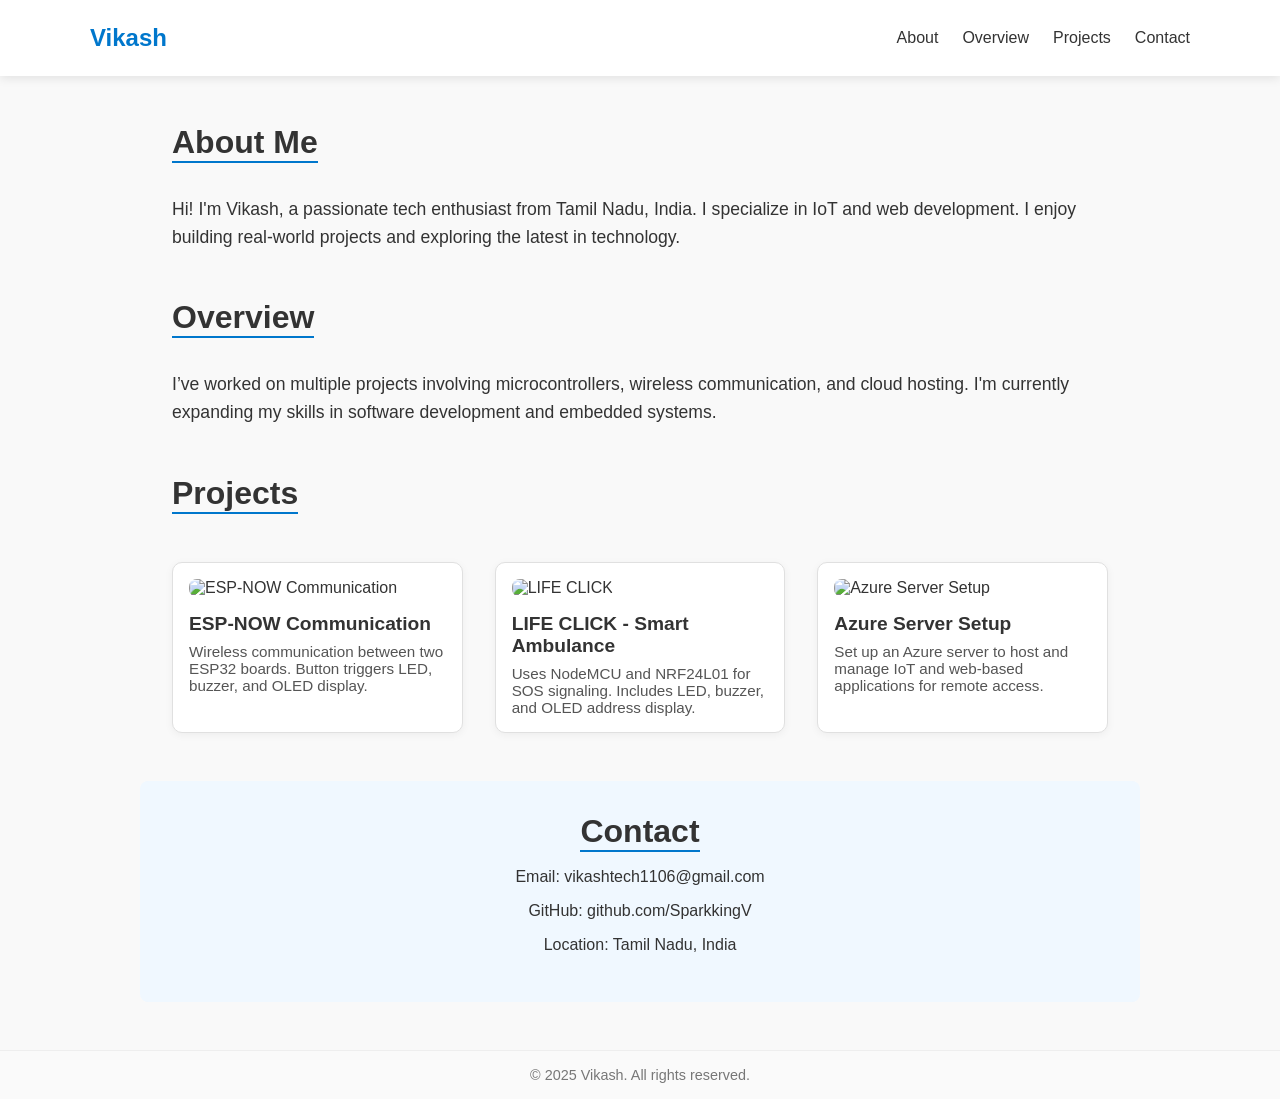
==== index.html @ 3d77b1e5 "name capital" ====
<!DOCTYPE html>
<html lang="en">

<head>
  <meta charset="UTF-8">
  <meta name="viewport" content="width=device-width, initial-scale=1.0">
  <title>VIKASH'S PORTFOLIO</title>
  <style>
    * {
      margin: 0;
      padding: 0;
      box-sizing: border-box;
    }
    body {
      font-family: 'Segoe UI', Tahoma, Geneva, Verdana, sans-serif;
      background-color: #f9f9f9;
      color: #333;
    }
    header {
      background-color: #ffffff;
      padding: 1.5rem 2rem;
      box-shadow: 0 2px 10px rgba(0,0,0,0.1);
      position: sticky;
      top: 0;
      z-index: 1000;
    }
    .navbar {
      display: flex;
      justify-content: space-between;
      align-items: center;
      max-width: 1100px;
      margin: auto;
    }
    .navbar h1 {
      font-size: 1.5rem;
      color: #0077cc;
    }
    nav ul {
      display: flex;
      list-style: none;
    }
    nav ul li {
      margin-left: 1.5rem;
    }
    nav ul li a {
      text-decoration: none;
      color: #333;
      font-weight: 500;
      transition: color 0.3s;
    }
    nav ul li a:hover {
      color: #0077cc;
    }
    section {
      max-width: 1000px;
      margin: 3rem auto;
      padding: 0 2rem;
    }
    h2 {
      font-size: 2rem;
      margin-bottom: 1rem;
      border-bottom: 2px solid #0077cc;
      display: inline-block;
    }
    .about p, .overview p {
      font-size: 1.1rem;
      margin-top: 1rem;
      line-height: 1.6;
    }
    .projects {
      display: grid;
      grid-template-columns: repeat(auto-fit, minmax(280px, 1fr));
      gap: 2rem;
      margin-top: 2rem;
    }
    .project-card {
      background-color: #ffffff;
      border: 1px solid #e0e0e0;
      border-radius: 10px;
      padding: 1rem;
      box-shadow: 0 2px 8px rgba(0,0,0,0.05);
    }
    .project-card img {
      width: 100%;
      border-radius: 8px;
      margin-bottom: 1rem;
    }
    .project-card h3 {
      font-size: 1.2rem;
      margin-bottom: 0.5rem;
    }
    .project-card p {
      color: #555;
      font-size: 0.95rem;
    }
    .contact {
      background-color: #f0f8ff;
      padding: 2rem;
      border-radius: 8px;
      text-align: center;
    }
    .contact p {
      margin-bottom: 1rem;
    }
    footer {
      text-align: center;
      padding: 1rem;
      font-size: 0.9rem;
      background-color: #fafafa;
      color: #777;
      border-top: 1px solid #eee;
    }
    html {
      scroll-behavior: smooth;
    }
  </style>
</head>


<body>
  <header>
    <div class="navbar">
      <h1>Vikash</h1>
      <nav>
        <ul>
          <li><a href="#about">About</a></li>
          <li><a href="#overview">Overview</a></li>
          <li><a href="#projects">Projects</a></li>
          <li><a href="#contact">Contact</a></li>
        </ul>
      </nav>
    </div>
  </header>

  <section id="about" class="about">
    <h2>About Me</h2>
    <p>Hi! I'm Vikash, a passionate tech enthusiast from Tamil Nadu, India. I specialize in IoT and web development. I enjoy building real-world projects and exploring the latest in technology.</p>
  </section>

  <section id="overview" class="overview">
    <h2>Overview</h2>
    <p>I’ve worked on multiple projects involving microcontrollers, wireless communication, and cloud hosting. I'm currently expanding my skills in software development and embedded systems.</p>
  </section>

  <section id="projects">
    <h2>Projects</h2>
    <div class="projects">
      <div class="project-card">
        <img src="https://www.pinterest.com/pin/2674081024807910" alt="ESP-NOW Communication">
        <h3>ESP-NOW Communication</h3>
        <p>Wireless communication between two ESP32 boards. Button triggers LED, buzzer, and OLED display.</p>
      </div>

      <div class="project-card">
        <img src="https://via.placeholder.com/400x200?text=LIFE+CLICK" alt="LIFE CLICK">
        <h3>LIFE CLICK - Smart Ambulance</h3>
        <p>Uses NodeMCU and NRF24L01 for SOS signaling. Includes LED, buzzer, and OLED address display.</p>
      </div>

      <div class="project-card">
        <img src="https://via.placeholder.com/400x200?text=Azure+Server" alt="Azure Server Setup">
        <h3>Azure Server Setup</h3>
        <p>Set up an Azure server to host and manage IoT and web-based applications for remote access.</p>
      </div>
    </div>
  </section>

  <section id="contact" class="contact">
    <h2>Contact</h2>
    <p>Email: vikashtech1106@gmail.com</p>
    <p>GitHub: github.com/SparkkingV</p>
    <p>Location: Tamil Nadu, India</p>
  </section>

  <footer>
    &copy; 2025 Vikash. All rights reserved.
  </footer>
</body>
</html>
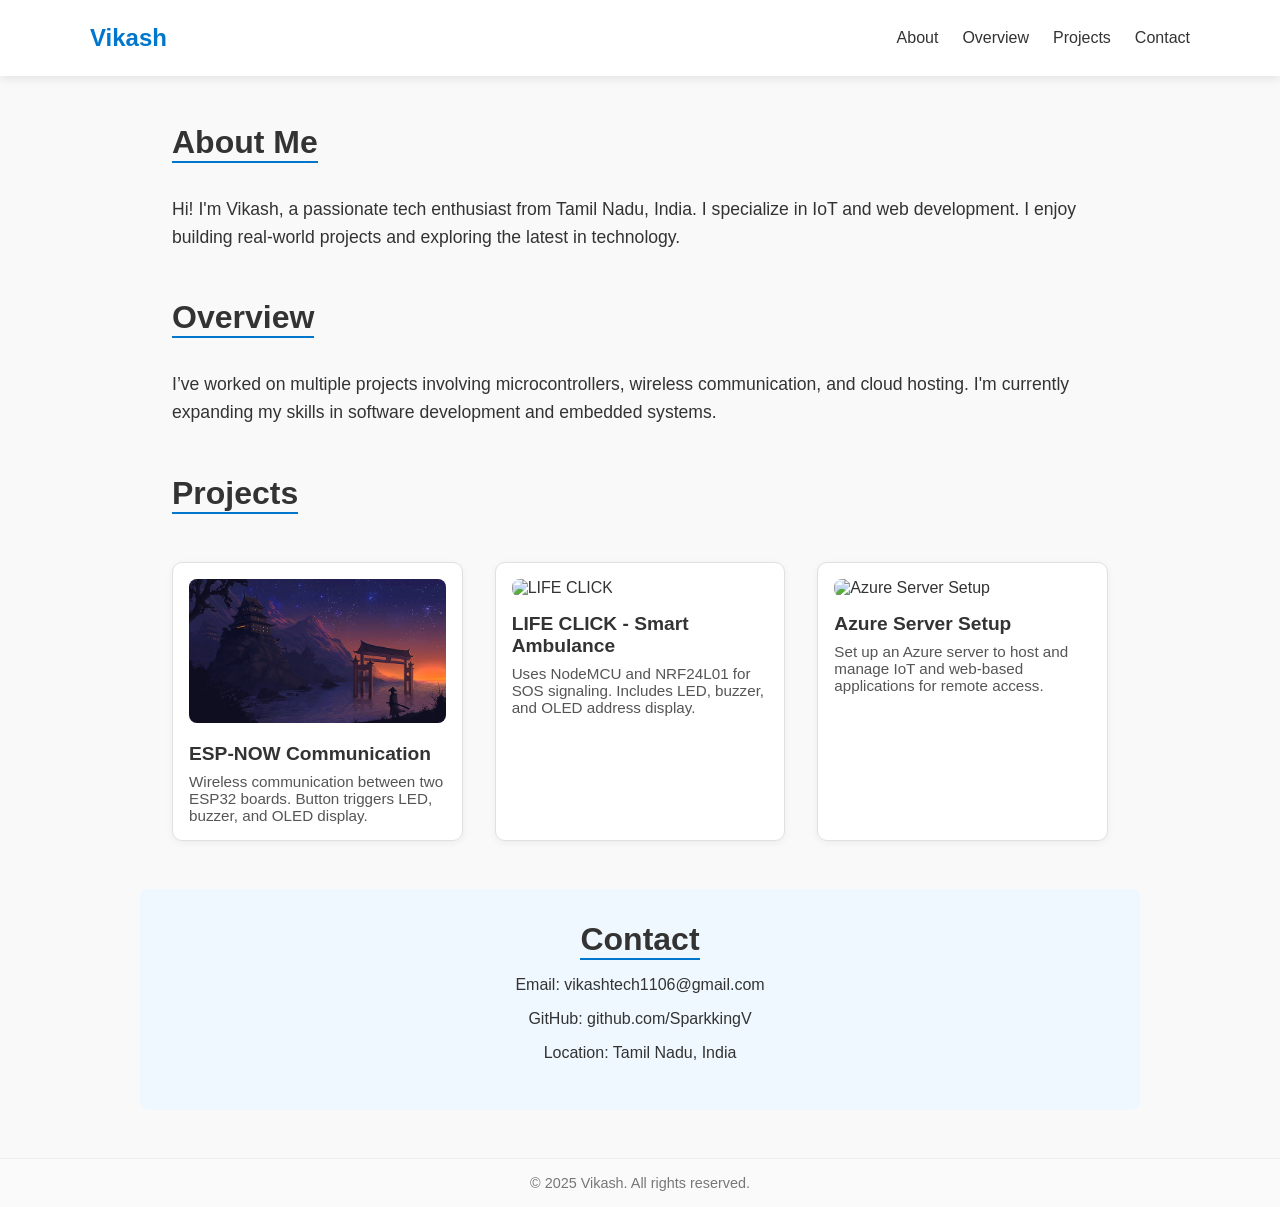
==== commit d2d4750f: "img edit" ====
--- a/index.html
+++ b/index.html
@@ -146,7 +146,7 @@
     <h2>Projects</h2>
     <div class="projects">
       <div class="project-card">
-        <img src="https://www.pinterest.com/pin/2674081024807910" alt="ESP-NOW Communication">
+        <img src="develop.images\landscape-anime-digital-art-fantasy-art-wallpaper-preview.jpg" alt="ESP-NOW Communication">
         <h3>ESP-NOW Communication</h3>
         <p>Wireless communication between two ESP32 boards. Button triggers LED, buzzer, and OLED display.</p>
       </div>
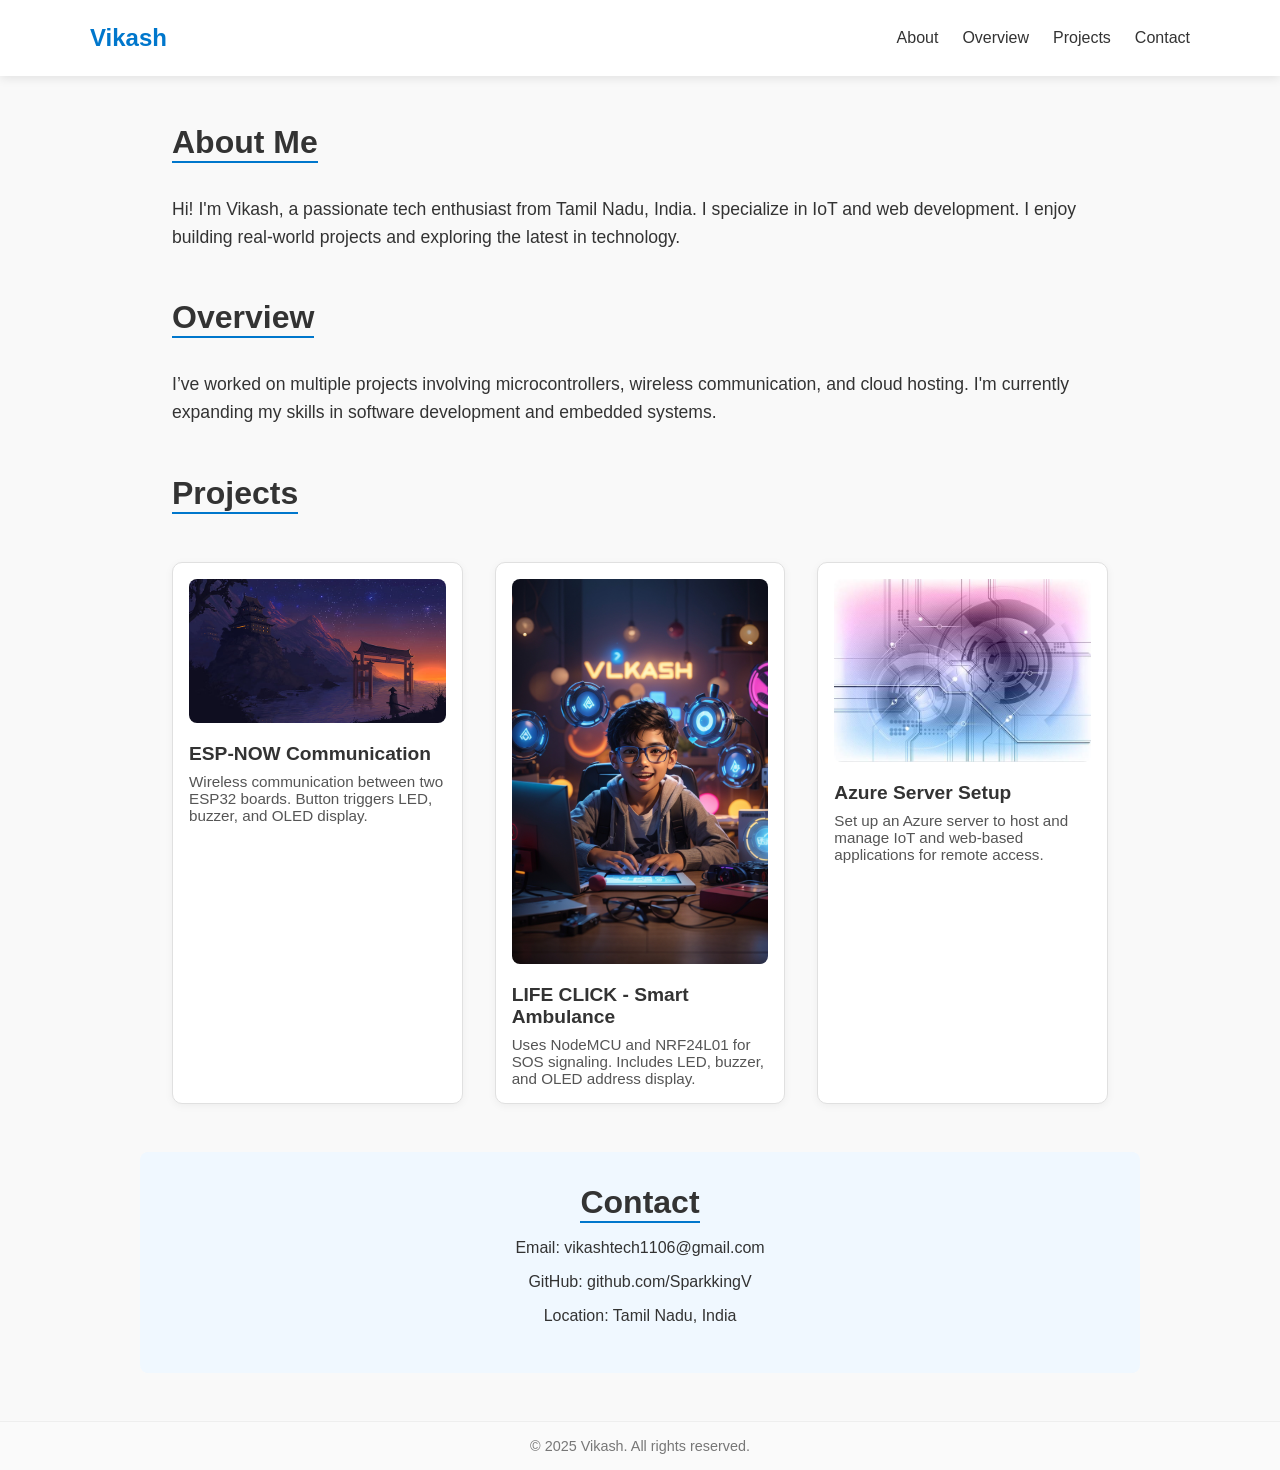
==== commit e8f09734: "added imgs" ====
--- a/index.html
+++ b/index.html
@@ -152,13 +152,13 @@
       </div>
 
       <div class="project-card">
-        <img src="https://via.placeholder.com/400x200?text=LIFE+CLICK" alt="LIFE CLICK">
+        <img src="develop.images\DreamShaper_v7_A_boy_with_computer_and_gadgetsname_written_as_2.jpg" alt="LIFE CLICK">
         <h3>LIFE CLICK - Smart Ambulance</h3>
         <p>Uses NodeMCU and NRF24L01 for SOS signaling. Includes LED, buzzer, and OLED address display.</p>
       </div>
 
       <div class="project-card">
-        <img src="https://via.placeholder.com/400x200?text=Azure+Server" alt="Azure Server Setup">
+        <img src="develop.images\0a94ee7e638aa6bcdea3530705df4a3d-abstract-modern-tech-background.jpg" alt="Azure Server Setup">
         <h3>Azure Server Setup</h3>
         <p>Set up an Azure server to host and manage IoT and web-based applications for remote access.</p>
       </div>
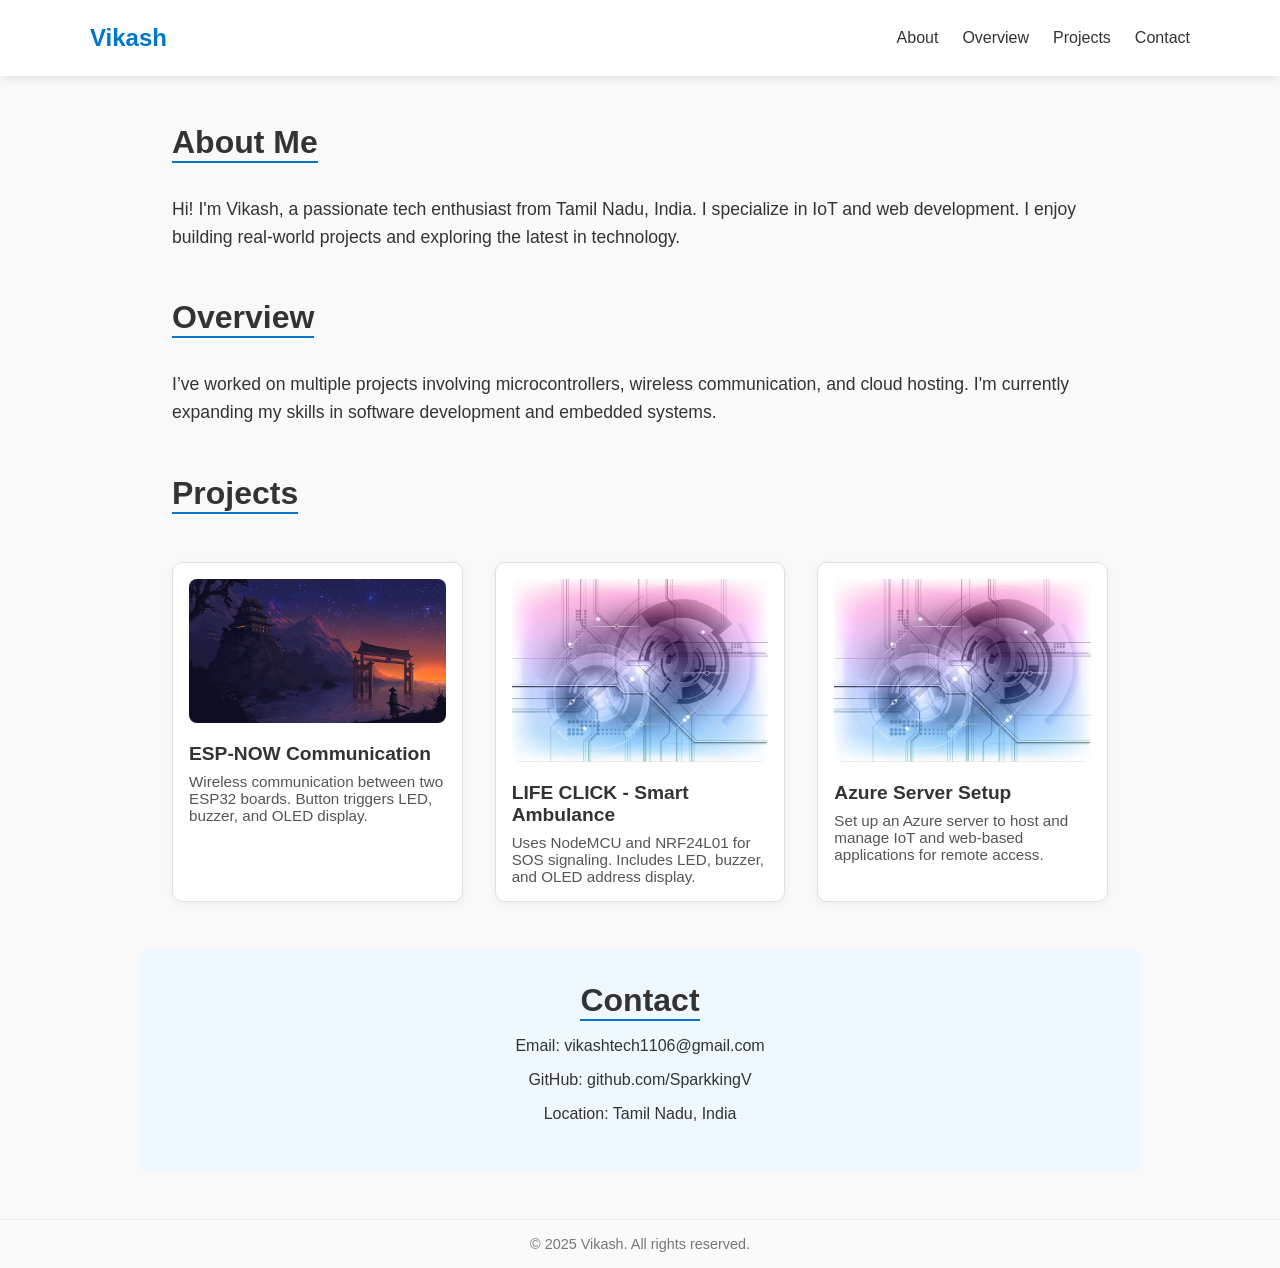
==== commit 003f3e46: "add" ====
--- a/index.html
+++ b/index.html
@@ -152,7 +152,7 @@
       </div>
 
       <div class="project-card">
-        <img src="develop.images\DreamShaper_v7_A_boy_with_computer_and_gadgetsname_written_as_2.jpg" alt="LIFE CLICK">
+        <img src="develop.images\0a94ee7e638aa6bcdea3530705df4a3d-abstract-modern-tech-background.jpg" alt="LIFE CLICK">
         <h3>LIFE CLICK - Smart Ambulance</h3>
         <p>Uses NodeMCU and NRF24L01 for SOS signaling. Includes LED, buzzer, and OLED address display.</p>
       </div>
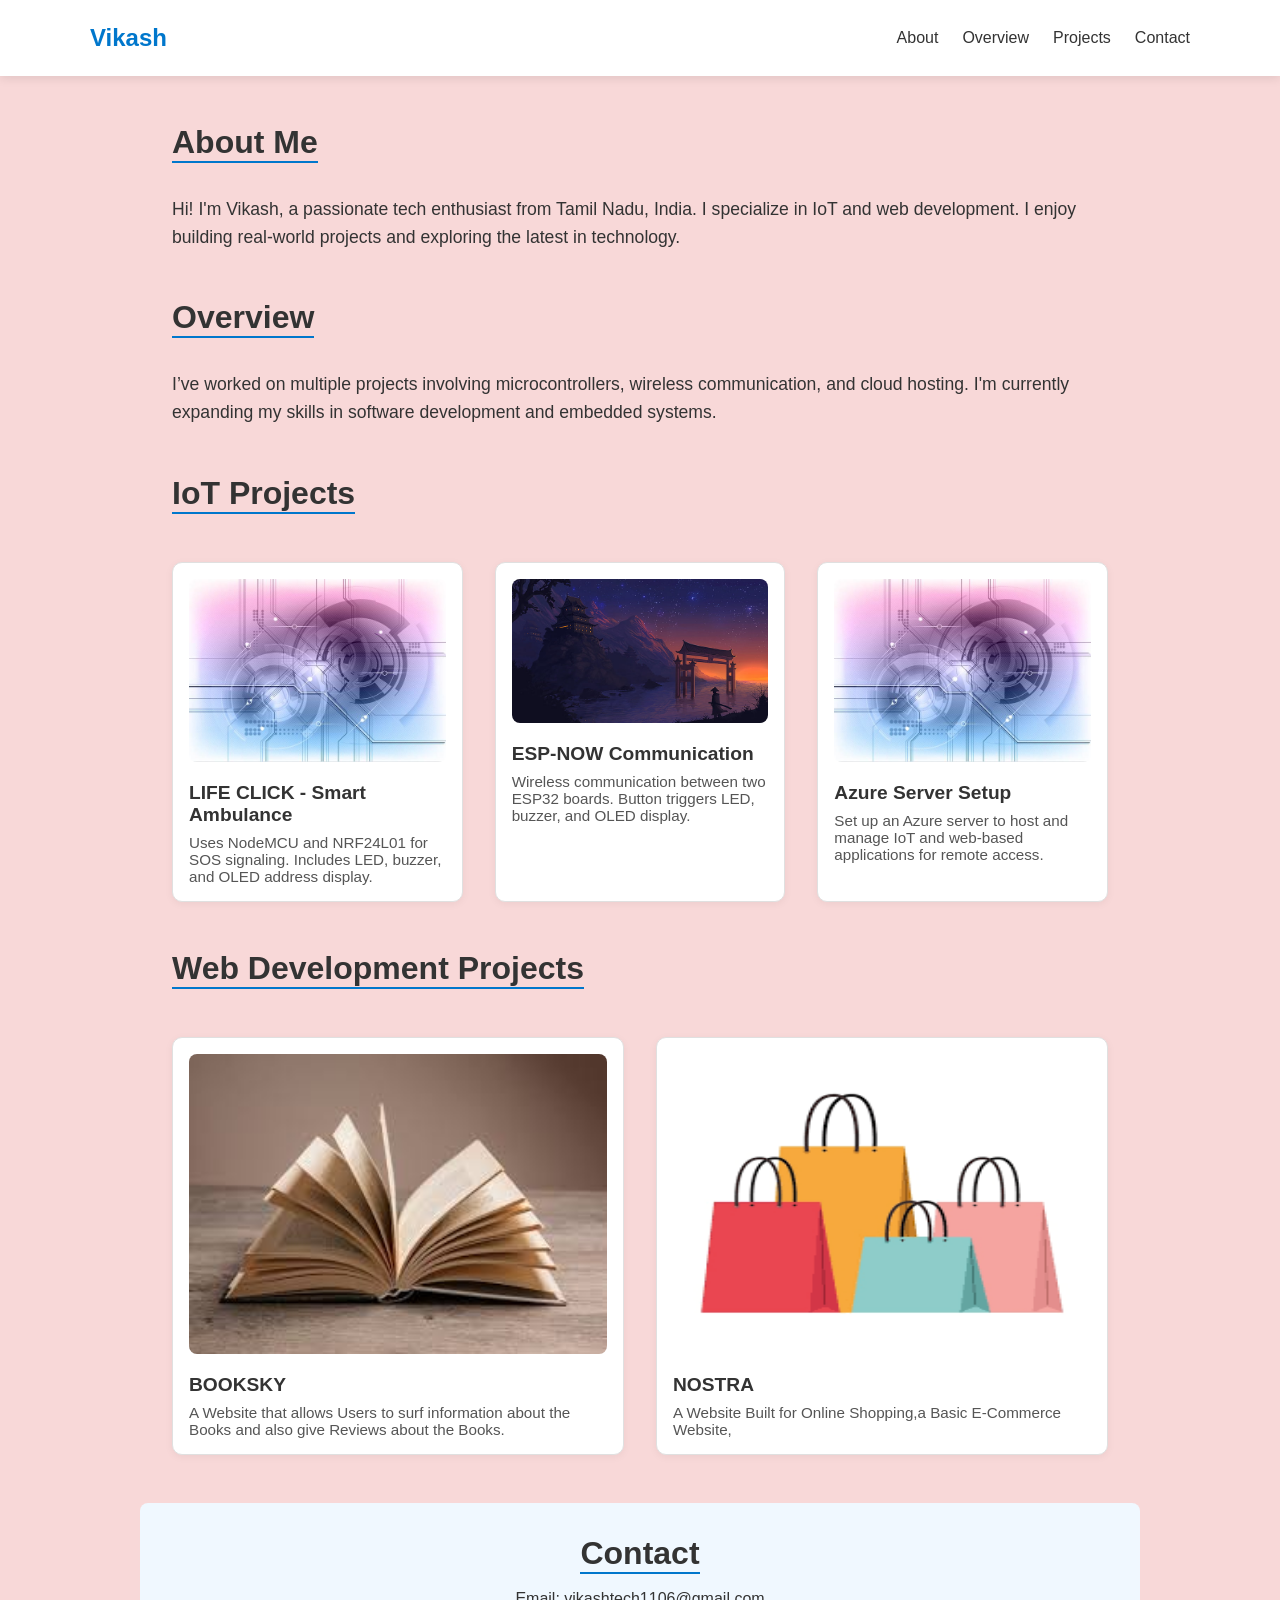
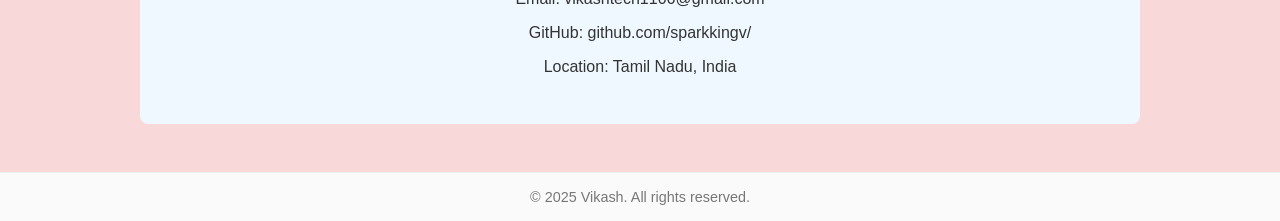
==== commit d5104171: "final" ====
--- a/index.html
+++ b/index.html
@@ -5,115 +5,7 @@
   <meta charset="UTF-8">
   <meta name="viewport" content="width=device-width, initial-scale=1.0">
   <title>VIKASH'S PORTFOLIO</title>
-  <style>
-    * {
-      margin: 0;
-      padding: 0;
-      box-sizing: border-box;
-    }
-    body {
-      font-family: 'Segoe UI', Tahoma, Geneva, Verdana, sans-serif;
-      background-color: #f9f9f9;
-      color: #333;
-    }
-    header {
-      background-color: #ffffff;
-      padding: 1.5rem 2rem;
-      box-shadow: 0 2px 10px rgba(0,0,0,0.1);
-      position: sticky;
-      top: 0;
-      z-index: 1000;
-    }
-    .navbar {
-      display: flex;
-      justify-content: space-between;
-      align-items: center;
-      max-width: 1100px;
-      margin: auto;
-    }
-    .navbar h1 {
-      font-size: 1.5rem;
-      color: #0077cc;
-    }
-    nav ul {
-      display: flex;
-      list-style: none;
-    }
-    nav ul li {
-      margin-left: 1.5rem;
-    }
-    nav ul li a {
-      text-decoration: none;
-      color: #333;
-      font-weight: 500;
-      transition: color 0.3s;
-    }
-    nav ul li a:hover {
-      color: #0077cc;
-    }
-    section {
-      max-width: 1000px;
-      margin: 3rem auto;
-      padding: 0 2rem;
-    }
-    h2 {
-      font-size: 2rem;
-      margin-bottom: 1rem;
-      border-bottom: 2px solid #0077cc;
-      display: inline-block;
-    }
-    .about p, .overview p {
-      font-size: 1.1rem;
-      margin-top: 1rem;
-      line-height: 1.6;
-    }
-    .projects {
-      display: grid;
-      grid-template-columns: repeat(auto-fit, minmax(280px, 1fr));
-      gap: 2rem;
-      margin-top: 2rem;
-    }
-    .project-card {
-      background-color: #ffffff;
-      border: 1px solid #e0e0e0;
-      border-radius: 10px;
-      padding: 1rem;
-      box-shadow: 0 2px 8px rgba(0,0,0,0.05);
-    }
-    .project-card img {
-      width: 100%;
-      border-radius: 8px;
-      margin-bottom: 1rem;
-    }
-    .project-card h3 {
-      font-size: 1.2rem;
-      margin-bottom: 0.5rem;
-    }
-    .project-card p {
-      color: #555;
-      font-size: 0.95rem;
-    }
-    .contact {
-      background-color: #f0f8ff;
-      padding: 2rem;
-      border-radius: 8px;
-      text-align: center;
-    }
-    .contact p {
-      margin-bottom: 1rem;
-    }
-    footer {
-      text-align: center;
-      padding: 1rem;
-      font-size: 0.9rem;
-      background-color: #fafafa;
-      color: #777;
-      border-top: 1px solid #eee;
-    }
-    html {
-      scroll-behavior: smooth;
-    }
-  </style>
+  <link rel="stylesheet" href="style.css">
 </head>
 
 
@@ -143,32 +35,54 @@
   </section>
 
   <section id="projects">
-    <h2>Projects</h2>
+    <h2> IoT Projects</h2>
     <div class="projects">
-      <div class="project-card">
-        <img src="develop.images\landscape-anime-digital-art-fantasy-art-wallpaper-preview.jpg" alt="ESP-NOW Communication">
-        <h3>ESP-NOW Communication</h3>
-        <p>Wireless communication between two ESP32 boards. Button triggers LED, buzzer, and OLED display.</p>
-      </div>
-
+    
       <div class="project-card">
         <img src="develop.images\0a94ee7e638aa6bcdea3530705df4a3d-abstract-modern-tech-background.jpg" alt="LIFE CLICK">
         <h3>LIFE CLICK - Smart Ambulance</h3>
         <p>Uses NodeMCU and NRF24L01 for SOS signaling. Includes LED, buzzer, and OLED address display.</p>
       </div>
 
+        <div class="project-card">
+        <img src="develop.images\landscape-anime-digital-art-fantasy-art-wallpaper-preview.jpg" alt="ESP-NOW Communication">
+        <h3>ESP-NOW Communication</h3>
+        <p>Wireless communication between two ESP32 boards. Button triggers LED, buzzer, and OLED display.</p>
+      </div>
+
+
       <div class="project-card">
         <img src="develop.images\0a94ee7e638aa6bcdea3530705df4a3d-abstract-modern-tech-background.jpg" alt="Azure Server Setup">
         <h3>Azure Server Setup</h3>
         <p>Set up an Azure server to host and manage IoT and web-based applications for remote access.</p>
       </div>
-    </div>
-  </section>
+    </section>
+
+    <!--websites with redirecyt link-->
+
+    <section id="projects">
+    <h2> Web Development Projects</h2>
+    <div class="projects">
+    <a href="https://sparkkingv.github.io/BOOKSKY/">   <div class="project-card">
+        <img src="develop.images\booksky.jpeg" height="300px" alt="ESP-NOW Communication">
+        <h3>BOOKSKY</h3>
+        <p>A Website that allows Users to surf information about the Books and also give Reviews about the Books.</p>
+      </div></a>
+
+      <a href="https://sparkkingv.github.io/nostra/"><div class="project-card">
+        <img src="develop.images\nostra01.png" height="300px" alt="LIFE CLICK">
+        <h3>NOSTRA</h3>
+        <p>A Website Built for Online Shopping,a Basic E-Commerce Website, </p>
+      </div></a>
+
+      
+      </div>
+    </section>
 
   <section id="contact" class="contact">
     <h2>Contact</h2>
     <p>Email: vikashtech1106@gmail.com</p>
-    <p>GitHub: github.com/SparkkingV</p>
+    <p>GitHub: <a href="https://github.com/sparkkingv/">github.com/sparkkingv/</a></p>
     <p>Location: Tamil Nadu, India</p>
   </section>
 
@@ -178,3 +92,5 @@
 </body>
 </html>
 
+
+
--- a/style.css
+++ b/style.css
@@ -0,0 +1,124 @@
+ * {
+      margin: 0;
+      padding: 0;
+      box-sizing: border-box;
+    }
+    body {
+      font-family: 'Segoe UI', Tahoma, Geneva, Verdana, sans-serif;
+      background-color: #f8d8d8;
+      color: #333;
+    }
+    header {
+      background-color: #ffffff;
+      padding: 1.5rem 2rem;
+      box-shadow: 0 2px 10px rgba(0,0,0,0.1);
+      position: sticky;
+      top: 0;
+      z-index: 1000;
+    }
+    .navbar {
+      display: flex;
+      justify-content: space-between;
+      align-items: center;
+      max-width: 1100px;
+      margin: auto;
+    }
+    .navbar h1 {
+      font-size: 1.5rem;
+      color: #0077cc;
+    }
+    nav ul {
+      display: flex;
+      list-style: none;
+    }
+    nav ul li {
+      margin-left: 1.5rem;
+    }
+    nav ul li a {
+      text-decoration: none;
+      color: #333;
+      font-weight: 500;
+      transition: color 0.3s;
+      transition: 300ms;
+    }
+    nav ul li a:hover {
+      color: #0077cc;
+    }
+    section {
+      max-width: 1000px;
+      margin: 3rem auto;
+      padding: 0 2rem;
+    }
+    h2 {
+      font-size: 2rem;
+      margin-bottom: 1rem;
+      border-bottom: 2px solid #0077cc;
+      display: inline-block;
+    }
+    .about p, .overview p {
+      font-size: 1.1rem;
+      margin-top: 1rem;
+      line-height: 1.6;
+    }
+    .projects {
+      display: grid;
+      grid-template-columns: repeat(auto-fit, minmax(280px, 1fr));
+      gap: 2rem;
+      margin-top: 2rem;
+    }
+    .project-card {
+      background-color: #ffffff;
+      border: 1px solid #e0e0e0;
+      border-radius: 10px;
+      padding: 1rem;
+      box-shadow: 0 2px 8px rgba(0,0,0,0.05);
+    }
+    .project-card img {
+      width: 100%;
+      border-radius: 8px;
+      margin-bottom: 1rem;
+    }
+    .project-card h3 {
+      font-size: 1.2rem;
+      margin-bottom: 0.5rem;
+    }
+    .project-card p {
+      color: #555;
+      font-size: 0.95rem;
+    }
+    .contact {
+      background-color: #f0f8ff;
+      padding: 2rem;
+      border-radius: 8px;
+      text-align: center;
+    }
+    .contact p {
+      margin-bottom: 1rem;
+    }
+    footer {
+      text-align: center;
+      padding: 1rem;
+      font-size: 0.9rem;
+      background-color: #fafafa;
+      color: #777;
+      border-top: 1px solid #eee;
+    }
+    html {
+      scroll-behavior: smooth;
+    }
+
+    a{
+        text-decoration: none;
+        color: #333;
+        transition: 600ms;
+    }
+
+    a:hover{
+        font-size: 120%;
+        text-decoration: underline;
+    }
+
+    #projects .project-card:hover{
+   
+        cursor: pointer;
+    }
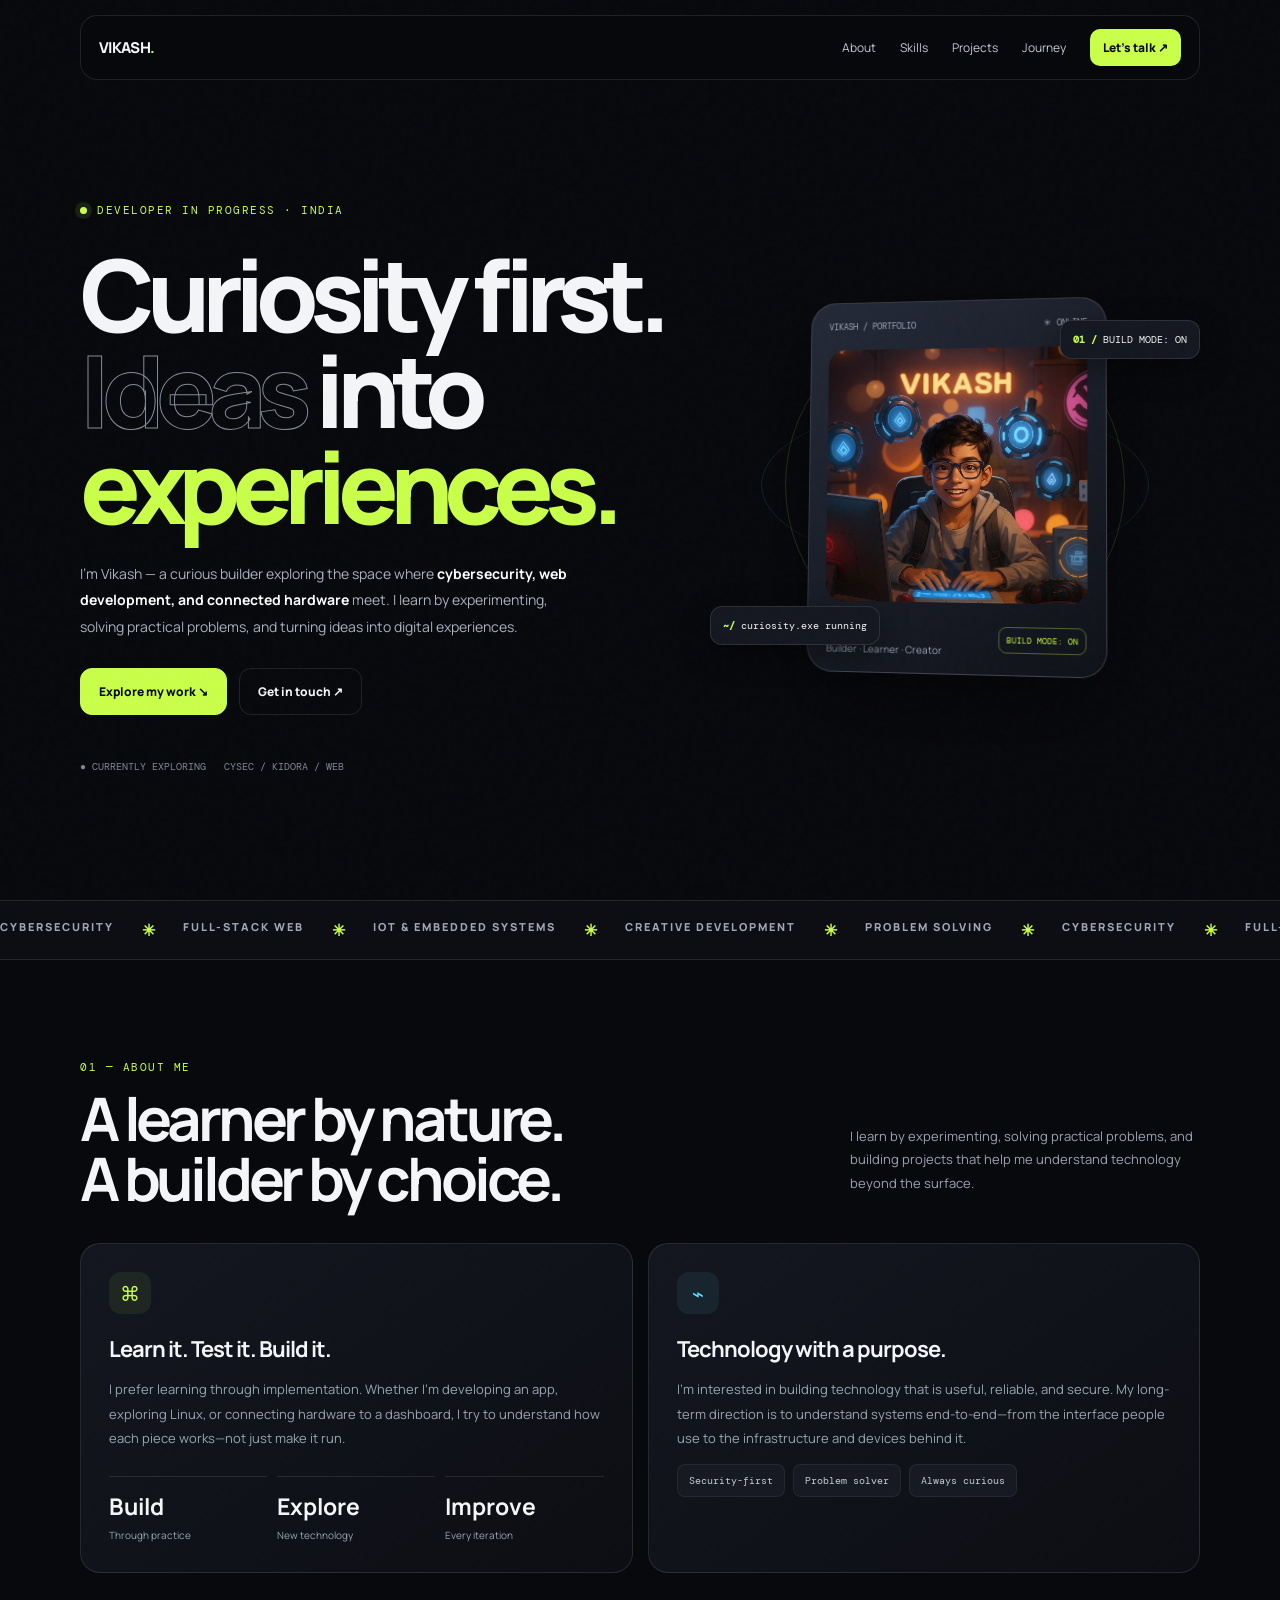
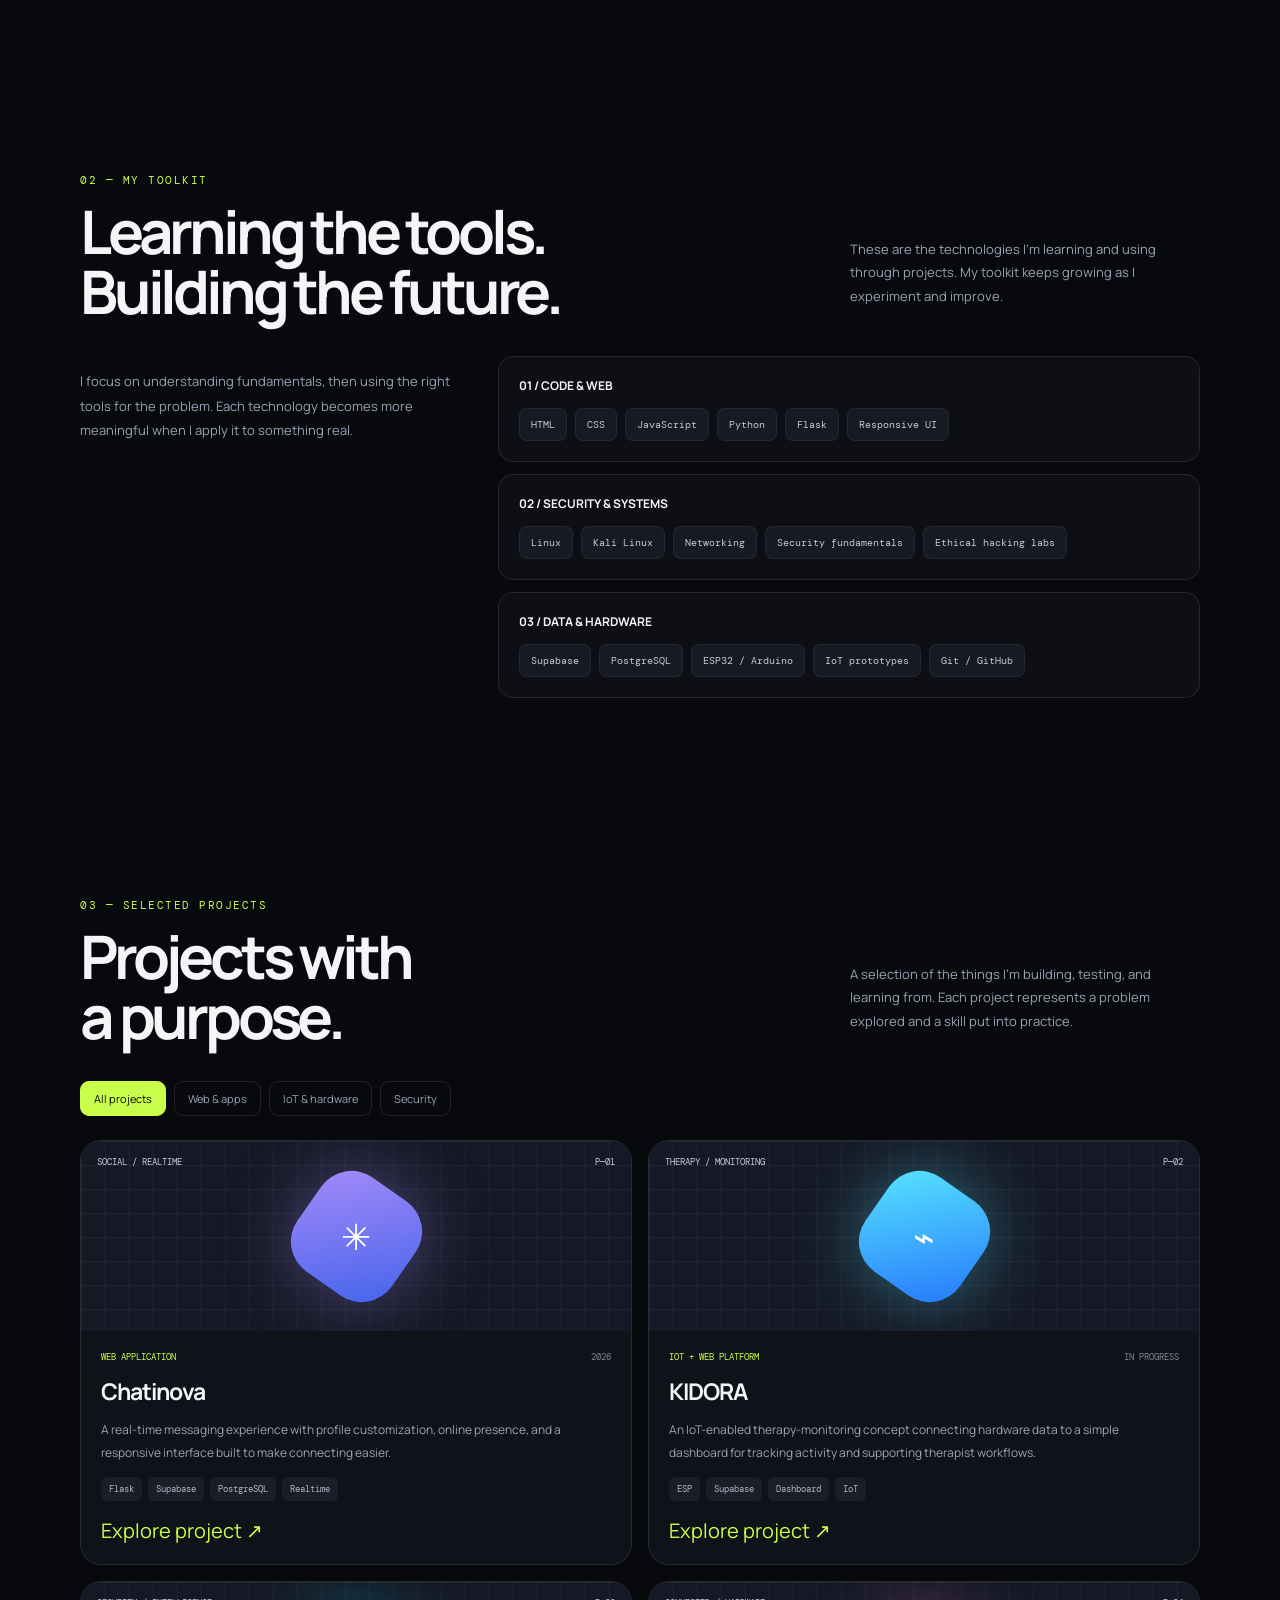
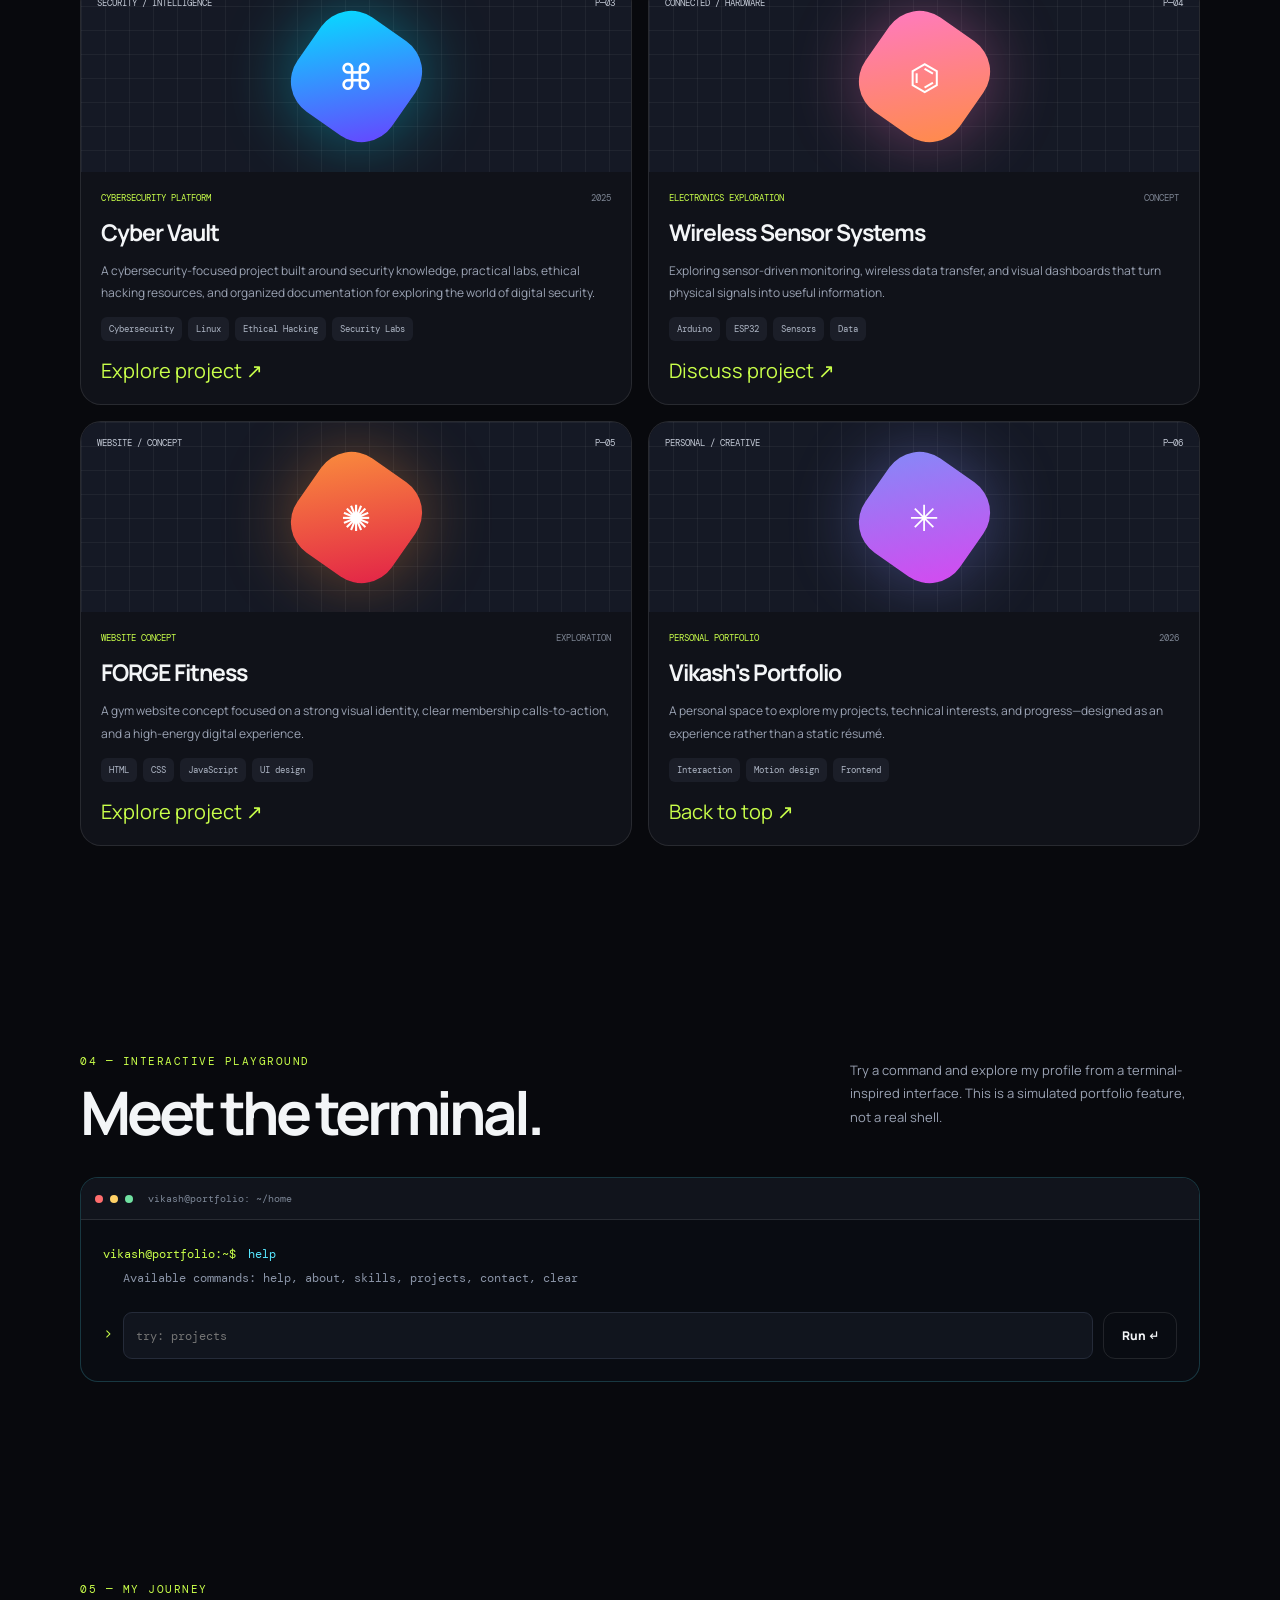
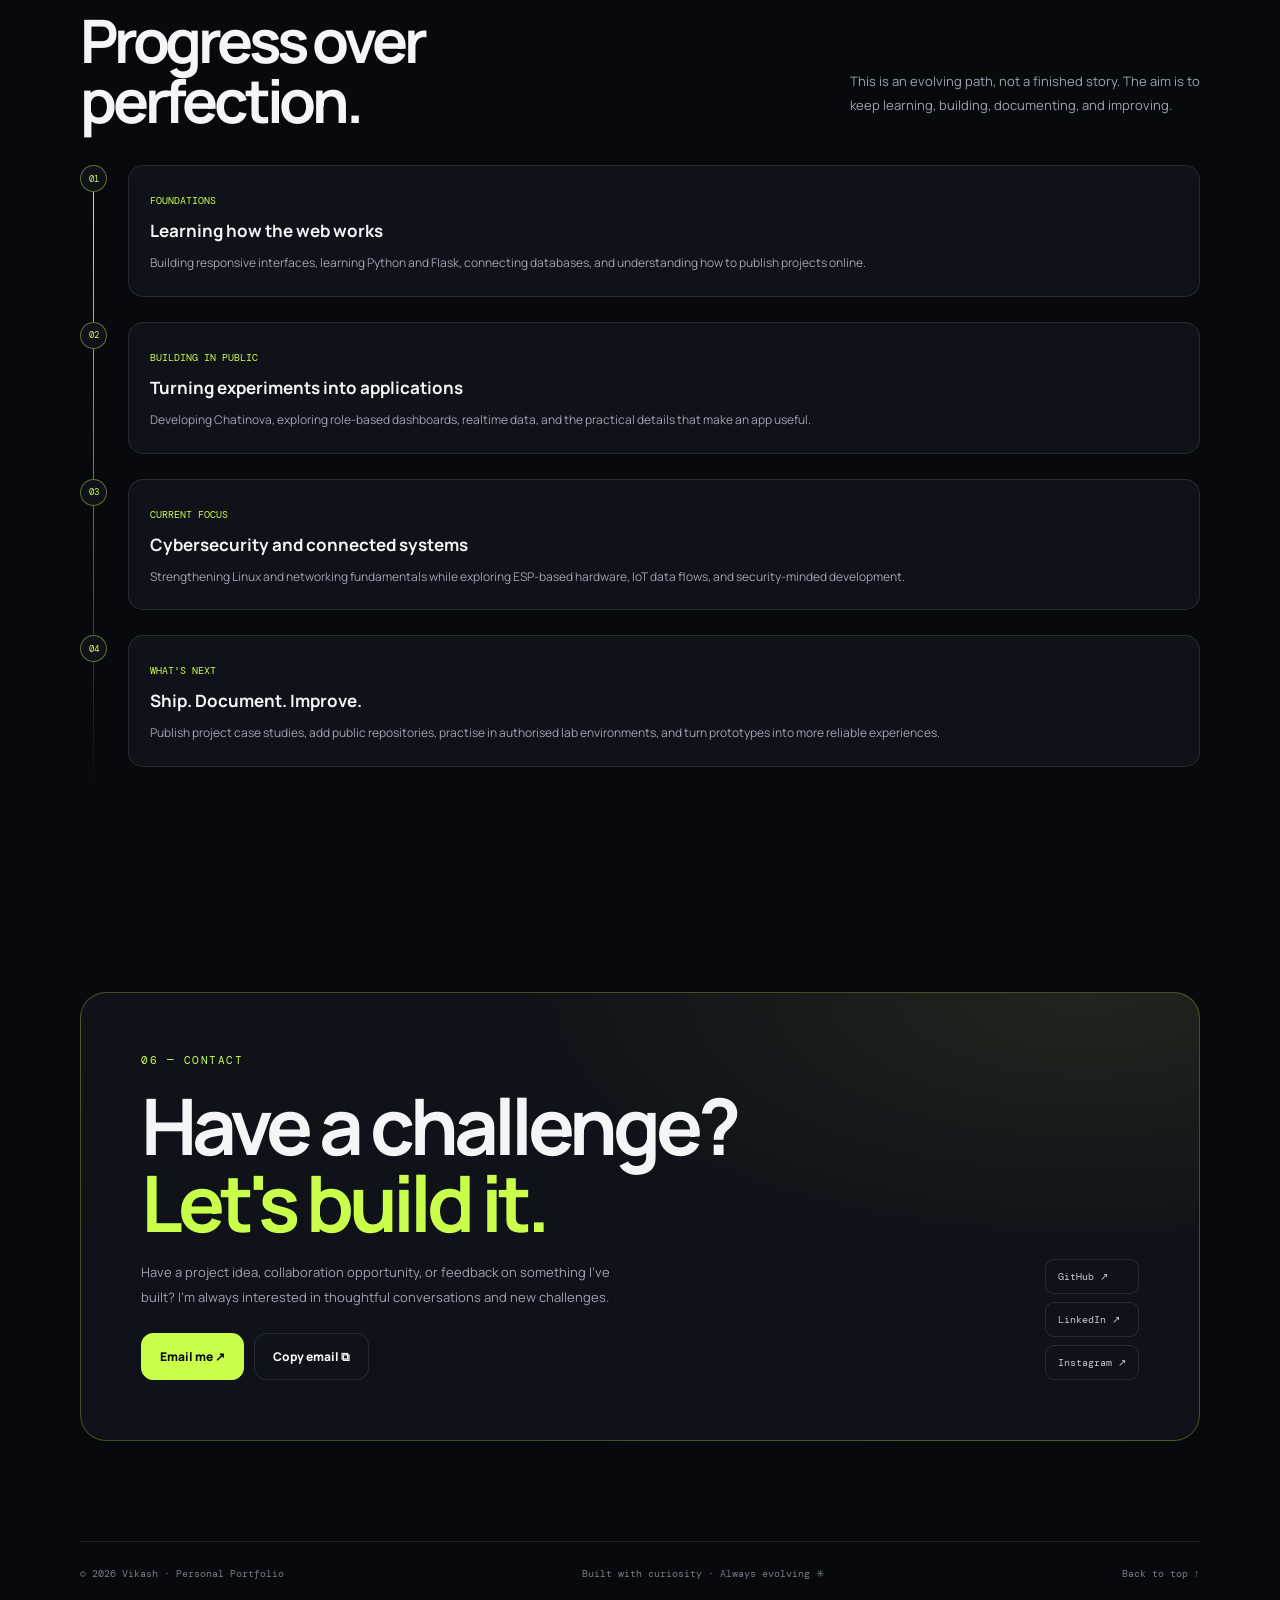
==== commit 4fd08296: "add index and picture" ====
--- a/index.html
+++ b/index.html
@@ -1,96 +1,1036 @@
 <!DOCTYPE html>
 <html lang="en">
-
 <head>
-  <meta charset="UTF-8">
-  <meta name="viewport" content="width=device-width, initial-scale=1.0">
-  <title>VIKASH'S PORTFOLIO</title>
-  <link rel="stylesheet" href="style.css">
+<meta charset="UTF-8">
+<meta name="viewport" content="width=device-width, initial-scale=1.0">
+<meta name="theme-color" content="#08090d">
+<meta name="description" content="Vikash — aspiring cybersecurity engineer, web developer, and IoT innovator.">
+<title>Vikash's Portfolio | Developer & Cybersecurity Learner</title>
+
+<link rel="preconnect" href="https://fonts.googleapis.com">
+<link href="https://fonts.googleapis.com/css2?family=DM+Mono:wght@400;500&family=Manrope:wght@400;500;600;700;800&display=swap" rel="stylesheet">
+
+<style>
+:root {
+  --bg: #08090d;
+  --panel: #11141c;
+  --text: #f3f5f7;
+  --muted: #9ba3b4;
+  --line: rgba(255,255,255,.1);
+  --lime: #c9ff4a;
+  --cyan: #57e7ff;
+  --violet: #a78bfa;
+  --pink: #ff79c6;
+}
+
+* { box-sizing: border-box; }
+html { scroll-behavior: smooth; scroll-padding-top: 90px; }
+
+body {
+  margin: 0;
+  background: var(--bg);
+  color: var(--text);
+  font-family: Manrope, sans-serif;
+  overflow-x: hidden;
+}
+
+a { color: inherit; text-decoration: none; }
+button, input { font: inherit; }
+::selection { background: var(--lime); color: #08090d; }
+
+#progress {
+  position: fixed;
+  top: 0;
+  left: 0;
+  width: 0;
+  height: 2px;
+  background: var(--lime);
+  z-index: 1000;
+  box-shadow: 0 0 15px var(--lime);
+}
+
+.noise {
+  position: fixed;
+  inset: 0;
+  pointer-events: none;
+  z-index: 10;
+  opacity: .025;
+  background-image: url("data:image/svg+xml,%3Csvg viewBox='0 0 180 180' xmlns='http://www.w3.org/2000/svg'%3E%3Cfilter id='n'%3E%3CfeTurbulence type='fractalNoise' baseFrequency='.8' numOctaves='3' stitchTiles='stitch'/%3E%3C/filter%3E%3Crect width='100%25' height='100%25' filter='url(%23n)' opacity='.6'/%3E%3C/svg%3E");
+}
+
+nav {
+  position: fixed;
+  z-index: 100;
+  top: 15px;
+  left: 50%;
+  transform: translateX(-50%);
+  width: min(1120px, calc(100% - 30px));
+  padding: 13px 18px;
+  display: flex;
+  justify-content: space-between;
+  align-items: center;
+  border: 1px solid var(--line);
+  border-radius: 17px;
+  background: rgba(8,9,13,.85);
+  backdrop-filter: blur(18px);
+}
+
+.brand { font-size: 15px; font-weight: 800; letter-spacing: -.7px; }
+.brand span { color: var(--lime); }
+
+.navlinks { display: flex; align-items: center; gap: 24px; font-size: 12px; color: #c4c9d4; }
+.navlinks a:hover { color: var(--lime); }
+
+.nav-cta {
+  padding: 10px 13px;
+  border-radius: 10px;
+  background: var(--lime);
+  color: #08090d !important;
+  font-weight: 800;
+}
+
+main { width: min(1120px, calc(100% - 40px)); margin: auto; }
+
+.hero {
+  min-height: 100svh;
+  padding: 145px 0 75px;
+  display: grid;
+  grid-template-columns: 1.1fr .9fr;
+  gap: 30px;
+  align-items: center;
+  position: relative;
+}
+
+.eyebrow {
+  display: inline-flex;
+  align-items: center;
+  gap: 10px;
+  color: var(--lime);
+  font: 11px "DM Mono", monospace;
+  letter-spacing: 1.5px;
+  text-transform: uppercase;
+}
+
+.pulse {
+  width: 7px;
+  height: 7px;
+  border-radius: 50%;
+  background: var(--lime);
+  box-shadow: 0 0 0 5px #c9ff4a18;
+  animation: pulse 1.8s infinite;
+}
+
+@keyframes pulse {
+  50% { box-shadow: 0 0 0 10px transparent; }
+}
+
+h1 {
+  font-size: clamp(55px, 8vw, 100px);
+  line-height: .96;
+  letter-spacing: -.085em;
+  margin: 27px 0;
+  font-weight: 800;
+}
+
+.outline {
+  color: transparent;
+  -webkit-text-stroke: 1px #858b98;
+}
+
+.lime { color: var(--lime); }
+
+.hero-copy {
+  max-width: 490px;
+  color: #aab1bf;
+  line-height: 1.9;
+  font-size: 14px;
+}
+
+.hero-actions { display: flex; flex-wrap: wrap; gap: 12px; margin-top: 28px; }
+
+.btn {
+  display: inline-flex;
+  align-items: center;
+  justify-content: center;
+  gap: 10px;
+  padding: 14px 18px;
+  border: 1px solid var(--line);
+  border-radius: 12px;
+  font-size: 12px;
+  font-weight: 800;
+  cursor: pointer;
+  transition: .25s;
+  background: transparent;
+  color: var(--text);
+}
+
+.btn:hover { transform: translateY(-4px); border-color: var(--lime); }
+.btn.primary { background: var(--lime); color: #08090d; border-color: var(--lime); }
+
+.hero-foot {
+  display: flex;
+  flex-wrap: wrap;
+  gap: 18px;
+  margin-top: 45px;
+  color: #7f8796;
+  font: 10px "DM Mono", monospace;
+  text-transform: uppercase;
+}
+
+.visual { min-height: 450px; display: grid; place-items: center; position: relative; perspective: 900px; }
+
+.orbit {
+  position: absolute;
+  width: 340px;
+  height: 340px;
+  border: 1px solid #c9ff4a2c;
+  border-radius: 50%;
+  animation: spin 25s linear infinite;
+}
+
+.orbit:before {
+  content: "";
+  position: absolute;
+  inset: -25px;
+  border: 1px solid #57e7ff22;
+  border-radius: 50%;
+  transform: rotateX(65deg);
+}
+
+@keyframes spin { to { transform: rotate(360deg); } }
+
+.profile-card {
+  width: min(300px, 82%);
+  height: 375px;
+  position: relative;
+  border: 1px solid #ffffff25;
+  border-radius: 26px;
+  overflow: hidden;
+  background: linear-gradient(145deg,#242a38,#101219);
+  box-shadow: 0 30px 90px #0008;
+  transform: rotateY(-7deg) rotateX(3deg);
+  transition: transform .2s;
+}
+
+.profile-top {
+  display: flex;
+  justify-content: space-between;
+  padding: 18px;
+  font: 9px "DM Mono", monospace;
+  color: #9ba3b4;
+}
+
+.profile-photo {
+  position: absolute;
+  inset: 48px 18px 70px;
+  border-radius: 17px;
+  overflow: hidden;
+  background: radial-gradient(circle at 50% 25%,#454c5d,#151821 65%);
+  display: grid;
+  place-items: center;
+}
+
+.profile-photo img { width: 100%; height: 100%; object-fit: cover; }
+
+.photo-fallback { text-align: center; color: var(--lime); }
+.photo-fallback strong { display: block; font-size: 75px; letter-spacing: -7px; }
+.photo-fallback small { color: #aab1bf; font: 9px "DM Mono", monospace; }
+
+.profile-bottom {
+  position: absolute;
+  bottom: 0;
+  left: 0;
+  right: 0;
+  padding: 16px 19px;
+  display: flex;
+  align-items: center;
+  justify-content: space-between;
+  font-size: 12px;
+}
+
+.profile-bottom small { display: block; color: var(--muted); margin-top: 5px; }
+
+.mini-chip {
+  border: 1px solid #c9ff4a55;
+  border-radius: 8px;
+  padding: 7px;
+  color: var(--lime);
+  font: 8px "DM Mono", monospace;
+}
+
+.float-tag {
+  position: absolute;
+  padding: 12px;
+  border: 1px solid var(--line);
+  border-radius: 12px;
+  background: #151821;
+  box-shadow: 0 10px 30px #0006;
+  font: 10px "DM Mono", monospace;
+  animation: float 5s ease-in-out infinite;
+}
+
+.float-tag b { color: var(--lime); }
+.tag-one { top: 60px; right: 0; }
+.tag-two { bottom: 65px; left: 0; animation-delay: -2s; }
+
+@keyframes float { 50% { transform: translateY(-12px); } }
+
+.marquee {
+  overflow: hidden;
+  border-block: 1px solid var(--line);
+  background: #0c0e13;
+  padding: 18px 0;
+  margin: 0 calc((1120px - 100vw)/2);
+}
+
+.marquee-track {
+  display: flex;
+  gap: 28px;
+  width: max-content;
+  animation: marquee 28s linear infinite;
+}
+
+.marquee span {
+  white-space: nowrap;
+  font-size: 11px;
+  font-weight: 800;
+  text-transform: uppercase;
+  letter-spacing: 2px;
+  color: #a1a7b5;
+}
+
+.marquee b { color: var(--lime); }
+
+@keyframes marquee { to { transform: translateX(-50%); } }
+
+section { padding: 100px 0; }
+
+.section-head {
+  display: flex;
+  justify-content: space-between;
+  align-items: end;
+  gap: 25px;
+  margin-bottom: 35px;
+}
+
+.kicker {
+  color: var(--lime);
+  font: 11px "DM Mono", monospace;
+  text-transform: uppercase;
+  letter-spacing: 1.5px;
+}
+
+.section-head h2 {
+  font-size: clamp(36px,5vw,60px);
+  line-height: 1;
+  letter-spacing: -.07em;
+  margin: 14px 0 0;
+}
+
+.section-head p {
+  max-width: 350px;
+  color: var(--muted);
+  font-size: 13px;
+  line-height: 1.8;
+}
+
+.about-grid { display: grid; grid-template-columns: 1fr 1fr; gap: 15px; }
+
+.about-panel {
+  padding: 28px;
+  min-height: 250px;
+  border: 1px solid var(--line);
+  border-radius: 20px;
+  background: linear-gradient(145deg,#141720,#0c0e13);
+  position: relative;
+  overflow: hidden;
+}
+
+.about-panel h3 { font-size: 22px; letter-spacing: -1px; margin: 20px 0 12px; }
+.about-panel p { font-size: 13px; color: var(--muted); line-height: 1.9; }
+
+.about-icon {
+  width: 42px;
+  height: 42px;
+  display: grid;
+  place-items: center;
+  border-radius: 12px;
+  color: var(--lime);
+  background: #c9ff4a12;
+  font-size: 20px;
+}
+
+.stats { display: grid; grid-template-columns: repeat(3,1fr); gap: 10px; margin-top: 25px; }
+.stat { border-top: 1px solid var(--line); padding-top: 13px; }
+.stat strong { display: block; font-size: 23px; }
+.stat small { font-size: 10px; color: var(--muted); }
+
+.skills-wrap { display: grid; grid-template-columns: .7fr 1.3fr; gap: 40px; }
+.skills-intro { color: var(--muted); font-size: 13px; line-height: 1.9; }
+.skill-groups { display: grid; gap: 12px; }
+
+.skill-group { padding: 20px; border: 1px solid var(--line); border-radius: 15px; background: #0d0f15; }
+.skill-group h3 { font-size: 12px; margin: 0 0 14px; }
+
+.chips { display: flex; flex-wrap: wrap; gap: 8px; }
+
+.chip {
+  font: 10px "DM Mono", monospace;
+  padding: 9px 11px;
+  border: 1px solid #ffffff10;
+  border-radius: 8px;
+  background: #171a23;
+  color: #c4cad6;
+  transition: .2s;
+}
+
+.chip:hover { border-color: var(--cyan); color: var(--cyan); transform: translateY(-2px); }
+
+.project-controls { display: flex; flex-wrap: wrap; gap: 8px; margin-bottom: 24px; }
+
+.filter {
+  padding: 9px 13px;
+  border: 1px solid var(--line);
+  border-radius: 9px;
+  background: transparent;
+  color: var(--muted);
+  cursor: pointer;
+  font-size: 11px;
+}
+
+.filter.active,.filter:hover { background: var(--lime); color: #08090d; border-color: var(--lime); }
+
+.projects-grid { display: grid; grid-template-columns: 1fr 1fr; gap: 16px; }
+
+.project-card {
+  overflow: hidden;
+  border: 1px solid var(--line);
+  border-radius: 21px;
+  background: #101219;
+  transition: transform .3s,border-color .3s;
+}
+
+.project-card:hover { transform: translateY(-6px); border-color: #c9ff4a66; }
+.project-card.hidden { display: none; }
+
+.project-art {
+  height: 190px;
+  display: grid;
+  place-items: center;
+  position: relative;
+  overflow: hidden;
+  background: #151925;
+}
+
+.art-grid {
+  position: absolute;
+  inset: 0;
+  background-image: linear-gradient(#ffffff0c 1px,transparent 1px),linear-gradient(90deg,#ffffff0c 1px,transparent 1px);
+  background-size: 24px 24px;
+}
+
+.art-orb {
+  width: 115px;
+  height: 115px;
+  border-radius: 32%;
+  transform: rotate(35deg);
+  background: linear-gradient(135deg,var(--a),var(--b));
+  box-shadow: 0 0 70px color-mix(in srgb,var(--a),transparent 60%);
+  animation: orb 8s ease-in-out infinite;
+}
+
+@keyframes orb { 50% { transform: rotate(55deg) scale(1.08); } }
+
+.art-symbol { position: absolute; color: white; font-size: 36px; }
+.art-label,.art-number { position: absolute; top: 15px; font: 9px "DM Mono",monospace; color: #c4cad6; }
+.art-label { left: 16px; }
+.art-number { right: 16px; }
+
+.project-body { padding: 20px; }
+.project-meta { display: flex; justify-content: space-between; margin-bottom: 12px; }
+.project-type { color: var(--lime); font: 9px "DM Mono",monospace; text-transform: uppercase; }
+.project-year { color: #7c8492; font: 9px "DM Mono",monospace; }
+.project-body h3 { font-size: 23px; letter-spacing: -1px; margin: 0 0 10px; }
+.project-body p { color: var(--muted); font-size: 12px; line-height: 1.9; }
+.project-tags { display: flex; flex-wrap: wrap; gap: 6px; }
+.project-tags span { padding: 6px 8px; background: #1b1e28; border-radius: 6px; color: #aeb6c5; font: 9px "DM Mono",monospace; }
+.project-link { display: inline-block; margin-top: 16px; color: var(--lime); font-size: 20px; }
+
+.terminal { border: 1px solid #57e7ff33; border-radius: 18px; overflow: hidden; background: #090c12; }
+.terminal-bar { display: flex; align-items: center; gap: 7px; padding: 14px; border-bottom: 1px solid var(--line); background: #11141c; }
+.dot { width: 8px; height: 8px; border-radius: 50%; background: #ff6d6d; }
+.dot:nth-child(2) { background: #ffd166; }
+.dot:nth-child(3) { background: #70e1a1; }
+.terminal-title { margin-left: 8px; font: 10px "DM Mono",monospace; color: #7d8797; }
+
+.terminal-content { padding: 22px; font: 12px/2 "DM Mono",monospace; color: #b6c0d0; }
+.term-line { display: flex; flex-wrap: wrap; gap: 12px; }
+.prompt { color: var(--lime); }
+.term-command { color: var(--cyan); }
+.term-output { color: #8b95a8; padding-left: 20px; overflow-wrap: anywhere; }
+.term-cursor { display: inline-block; width: 7px; height: 14px; background: var(--lime); animation: blink 1s steps(2) infinite; }
+@keyframes blink { 50% { opacity: 0; } }
+
+#terminalForm { display: flex; gap: 10px; padding: 0 22px 22px; }
+#terminalInput { flex: 1; min-width: 0; background: #11151e; border: 1px solid #252b39; border-radius: 9px; padding: 12px; color: white; font: 12px "DM Mono",monospace; }
+
+.timeline { position: relative; }
+.timeline:before { content: ""; position: absolute; left: 13px; top: 8px; bottom: 10px; width: 1px; background: linear-gradient(var(--lime),transparent); }
+.timeline-item { display: grid; grid-template-columns: 28px 1fr; gap: 20px; padding-bottom: 25px; }
+.timeline-node { width: 27px; height: 27px; border: 1px solid #c9ff4a66; border-radius: 50%; background: #101219; color: var(--lime); display: grid; place-items: center; font: 9px "DM Mono",monospace; z-index: 1; }
+.timeline-content { padding: 21px; border: 1px solid var(--line); border-radius: 15px; background: #101219; }
+.timeline-content .time { color: var(--lime); font: 10px "DM Mono",monospace; }
+.timeline-content h3 { font-size: 17px; margin: 10px 0; }
+.timeline-content p { color: var(--muted); font-size: 12px; line-height: 1.9; margin: 0; }
+
+.contact-panel {
+  padding: clamp(28px,6vw,60px);
+  border: 1px solid #c9ff4a44;
+  border-radius: 26px;
+  background: radial-gradient(ellipse at 90% 0%,#c9ff4a15,transparent 40%),#101219;
+}
+
+.contact-grid { display: grid; grid-template-columns: 1fr auto; align-items: end; gap: 25px; }
+.contact-panel h2 { font-size: clamp(40px,7vw,78px); line-height: .98; letter-spacing: -5px; margin: 20px 0; }
+.contact-panel h2 span { color: var(--lime); }
+.contact-panel p { max-width: 500px; color: var(--muted); font-size: 13px; line-height: 1.9; }
+.contact-actions { display: flex; flex-wrap: wrap; gap: 10px; margin-top: 24px; }
+.socials { display: flex; flex-direction: column; gap: 8px; }
+.socials a { padding: 10px 12px; border: 1px solid var(--line); border-radius: 9px; color: #c4cad6; font: 10px "DM Mono",monospace; }
+.socials a:hover { border-color: var(--lime); color: var(--lime); }
+
+footer {
+  padding: 25px 0 35px;
+  border-top: 1px solid var(--line);
+  display: flex;
+  justify-content: space-between;
+  gap: 15px;
+  color: #747d8d;
+  font: 10px "DM Mono",monospace;
+}
+
+.reveal { opacity: 0; transform: translateY(25px); transition: opacity .7s,transform .7s; }
+.reveal.visible { opacity: 1; transform: translateY(0); }
+
+@media(max-width:800px) {
+  .hero { grid-template-columns: 1fr; padding-top: 135px; }
+  .hero h1 { font-size: clamp(55px,12vw,85px); }
+  .visual { min-height: 420px; }
+  .section-head { align-items: start; flex-direction: column; }
+  .about-grid,.projects-grid { grid-template-columns: 1fr; }
+  .skills-wrap { grid-template-columns: 1fr; gap: 20px; }
+  .contact-grid { grid-template-columns: 1fr; }
+  .socials { flex-direction: row; flex-wrap: wrap; }
+  .marquee { margin: 0 calc((100% - 100vw)/2); }
+}
+
+@media(max-width:480px) {
+  main { width: calc(100% - 28px); }
+  nav { width: calc(100% - 18px); padding: 11px; }
+  .navlinks { gap: 12px; }
+  .navlinks a:not(.nav-cta) { display: none; }
+  .hero h1 { font-size: 55px; }
+  .visual { min-height: 370px; }
+  .profile-card { height: 320px; }
+  .orbit { width: 270px; height: 270px; }
+  .tag-one { right: -2px; }
+  .tag-two { left: -2px; }
+  section { padding: 75px 0; }
+  .about-panel { padding: 22px; }
+  .project-art { height: 175px; }
+  .contact-panel h2 { letter-spacing: -3px; }
+  footer { flex-direction: column; }
+}
+
+@media(prefers-reduced-motion:reduce) {
+  *,*::before,*::after { animation-duration:.01ms!important; scroll-behavior:auto!important; transition-duration:.01ms!important; }
+  .reveal { opacity: 1; transform: none; }
+}
+</style>
 </head>
 
-
 <body>
-  <header>
-    <div class="navbar">
-      <h1>Vikash</h1>
-      <nav>
-        <ul>
-          <li><a href="#about">About</a></li>
-          <li><a href="#overview">Overview</a></li>
-          <li><a href="#projects">Projects</a></li>
-          <li><a href="#contact">Contact</a></li>
-        </ul>
-      </nav>
-    </div>
-  </header>
-
-  <section id="about" class="about">
-    <h2>About Me</h2>
-    <p>Hi! I'm Vikash, a passionate tech enthusiast from Tamil Nadu, India. I specialize in IoT and web development. I enjoy building real-world projects and exploring the latest in technology.</p>
-  </section>
-
-  <section id="overview" class="overview">
-    <h2>Overview</h2>
-    <p>I’ve worked on multiple projects involving microcontrollers, wireless communication, and cloud hosting. I'm currently expanding my skills in software development and embedded systems.</p>
-  </section>
-
-  <section id="projects">
-    <h2> IoT Projects</h2>
-    <div class="projects">
+<div id="progress"></div>
+<div class="noise"></div>
+
+<nav>
+  <a class="brand" href="#home">VIKASH<span>.</span></a>
+  <div class="navlinks">
+    <a href="#about">About</a>
+    <a href="#skills">Skills</a>
+    <a href="#projects">Projects</a>
+    <a href="#journey">Journey</a>
+    <a href="#contact" class="nav-cta">Let's talk ↗</a>
+  </div>
+</nav>
+
+<main>
+<section class="hero" id="home">
+  <div>
+    <div class="eyebrow"><span class="pulse"></span> Developer in progress · India</div>
+    <h1>Curiosity first.<br><span class="outline">Ideas</span> into<br><span class="lime">experiences.</span></h1>
+    <p class="hero-copy">
+      I'm Vikash — a curious builder exploring the space where
+      <strong style="color:white">cybersecurity, web development, and connected hardware</strong>
+      meet. I learn by experimenting, solving practical problems, and turning ideas into digital experiences.
+    </p>
+    <div class="hero-actions">
+      <a class="btn primary" href="#projects">Explore my work ↘</a>
+      <a class="btn" href="#contact">Get in touch ↗</a>
+    </div>
+    <div class="hero-foot">
+      <span>● Currently exploring</span>
+      <span>CYSEC / KIDORA / WEB</span>
+    </div>
+  </div>
+
+  <div class="visual" id="visual">
+    <div class="orbit"></div>
+    <div class="profile-card" id="profileCard">
+      <div class="profile-top"><span>VIKASH / PORTFOLIO</span><span>✳ ONLINE</span></div>
+      <div class="profile-photo">
+        <img src="vikash.png" alt="Portrait of Vikash"
+          onerror="this.style.display='none';document.getElementById('photoFallback').style.display='block'">
+        <div class="photo-fallback" id="photoFallback" style="display:none">
+          <strong>V.</strong><small>ADD YOUR PHOTO</small>
+        </div>
+      </div>
+      <div class="profile-bottom">
+        <div><strong>Vikash S.</strong><small>Builder · Learner · Creator</small></div>
+        <span class="mini-chip">BUILD MODE: ON</span>
+      </div>
+    </div>
+    <div class="float-tag tag-one"><b>01 /</b> BUILD MODE: ON</div>
+    <div class="float-tag tag-two"><b>~/</b> curiosity.exe running</div>
+  </div>
+</section>
+
+<div class="marquee">
+  <div class="marquee-track">
+    <span>Cybersecurity</span><b>✳</b><span>Full-stack web</span><b>✳</b>
+    <span>IoT & embedded systems</span><b>✳</b><span>Creative development</span><b>✳</b>
+    <span>Problem solving</span><b>✳</b><span>Cybersecurity</span><b>✳</b>
+    <span>Full-stack web</span><b>✳</b><span>IoT & embedded systems</span><b>✳</b>
+    <span>Creative development</span><b>✳</b><span>Problem solving</span><b>✳</b>
+  </div>
+</div>
+
+<section id="about">
+  <div class="section-head reveal">
+    <div><div class="kicker">01 — About me</div><h2>A learner by nature.<br>A builder by choice.</h2></div>
+    <p>I learn by experimenting, solving practical problems, and building projects that help me understand technology beyond the surface.</p>
+  </div>
+
+  <div class="about-grid">
+    <article class="about-panel reveal">
+      <div class="about-icon">⌘</div>
+      <h3>Learn it. Test it. Build it.</h3>
+      <p>I prefer learning through implementation. Whether I'm developing an app, exploring Linux, or connecting hardware to a dashboard, I try to understand how each piece works—not just make it run.</p>
+      <div class="stats">
+        <div class="stat"><strong>Build</strong><small>Through practice</small></div>
+        <div class="stat"><strong>Explore</strong><small>New technology</small></div>
+        <div class="stat"><strong>Improve</strong><small>Every iteration</small></div>
+      </div>
+    </article>
+
+    <article class="about-panel reveal">
+      <div class="about-icon" style="color:var(--cyan);background:#57e7ff12">⌁</div>
+      <h3>Technology with a purpose.</h3>
+      <p>I'm interested in building technology that is useful, reliable, and secure. My long-term direction is to understand systems end-to-end—from the interface people use to the infrastructure and devices behind it.</p>
+      <div class="chips">
+        <span class="chip">Security-first</span>
+        <span class="chip">Problem solver</span>
+        <span class="chip">Always curious</span>
+      </div>
+    </article>
+  </div>
+</section>
+
+<section id="skills">
+  <div class="section-head reveal">
+    <div><div class="kicker">02 — My toolkit</div><h2>Learning the tools.<br>Building the future.</h2></div>
+    <p>These are the technologies I'm learning and using through projects. My toolkit keeps growing as I experiment and improve.</p>
+  </div>
+
+  <div class="skills-wrap">
+    <p class="skills-intro reveal">I focus on understanding fundamentals, then using the right tools for the problem. Each technology becomes more meaningful when I apply it to something real.</p>
+
+    <div class="skill-groups reveal">
+      <div class="skill-group">
+        <h3>01 / CODE & WEB</h3>
+        <div class="chips">
+          <span class="chip">HTML</span><span class="chip">CSS</span>
+          <span class="chip">JavaScript</span><span class="chip">Python</span>
+          <span class="chip">Flask</span><span class="chip">Responsive UI</span>
+        </div>
+      </div>
+
+      <div class="skill-group">
+        <h3>02 / SECURITY & SYSTEMS</h3>
+        <div class="chips">
+          <span class="chip">Linux</span><span class="chip">Kali Linux</span>
+          <span class="chip">Networking</span><span class="chip">Security fundamentals</span>
+          <span class="chip">Ethical hacking labs</span>
+        </div>
+      </div>
+
+      <div class="skill-group">
+        <h3>03 / DATA & HARDWARE</h3>
+        <div class="chips">
+          <span class="chip">Supabase</span><span class="chip">PostgreSQL</span>
+          <span class="chip">ESP32 / Arduino</span><span class="chip">IoT prototypes</span>
+          <span class="chip">Git / GitHub</span>
+        </div>
+      </div>
+    </div>
+  </div>
+</section>
+
+<section id="projects">
+  <div class="section-head reveal">
+    <div><div class="kicker">03 — Selected projects</div><h2>Projects with<br>a purpose.</h2></div>
+    <p>A selection of the things I'm building, testing, and learning from. Each project represents a problem explored and a skill put into practice.</p>
+  </div>
+
+  <div class="project-controls reveal">
+    <button class="filter active" data-filter="all">All projects</button>
+    <button class="filter" data-filter="web">Web & apps</button>
+    <button class="filter" data-filter="iot">IoT & hardware</button>
+    <button class="filter" data-filter="security">Security</button>
+  </div>
+
+  <div class="projects-grid">
+
+    <article class="project-card reveal" data-category="web">
+      <div class="project-art" style="--a:#a78bfa;--b:#4263eb">
+        <div class="art-grid"></div><span class="art-label">SOCIAL / REALTIME</span><span class="art-number">P—01</span>
+        <div class="art-orb"></div><span class="art-symbol">✳</span>
+      </div>
+      <div class="project-body">
+        <div class="project-meta"><span class="project-type">Web application</span><span class="project-year">2026</span></div>
+        <h3>Chatinova</h3>
+        <p>A real-time messaging experience with profile customization, online presence, and a responsive interface built to make connecting easier.</p>
+        <div class="project-tags"><span>Flask</span><span>Supabase</span><span>PostgreSQL</span><span>Realtime</span></div>
+        <a class="project-link" href="https://chatinova.onrender.com" target="_blank" rel="noreferrer">Explore project ↗</a>
+      </div>
+    </article>
+
+    <article class="project-card reveal" data-category="iot web">
+      <div class="project-art" style="--a:#57e7ff;--b:#2575fc">
+        <div class="art-grid"></div><span class="art-label">THERAPY / MONITORING</span><span class="art-number">P—02</span>
+        <div class="art-orb"></div><span class="art-symbol">⌁</span>
+      </div>
+      <div class="project-body">
+        <div class="project-meta"><span class="project-type">IoT + web platform</span><span class="project-year">IN PROGRESS</span></div>
+        <h3>KIDORA</h3>
+        <p>An IoT-enabled therapy-monitoring concept connecting hardware data to a simple dashboard for tracking activity and supporting therapist workflows.</p>
+        <div class="project-tags"><span>ESP</span><span>Supabase</span><span>Dashboard</span><span>IoT</span></div>
+        <a class="project-link" href="https://sparkkingv.github.io/kidora/" target="_blank" rel="noreferrer">Explore project ↗</a>
+      </div>
+    </article>
+
     
-      <div class="project-card">
-        <img src="develop.images\0a94ee7e638aa6bcdea3530705df4a3d-abstract-modern-tech-background.jpg" alt="LIFE CLICK">
-        <h3>LIFE CLICK - Smart Ambulance</h3>
-        <p>Uses NodeMCU and NRF24L01 for SOS signaling. Includes LED, buzzer, and OLED address display.</p>
-      </div>
-
-        <div class="project-card">
-        <img src="develop.images\landscape-anime-digital-art-fantasy-art-wallpaper-preview.jpg" alt="ESP-NOW Communication">
-        <h3>ESP-NOW Communication</h3>
-        <p>Wireless communication between two ESP32 boards. Button triggers LED, buzzer, and OLED display.</p>
-      </div>
-
-
-      <div class="project-card">
-        <img src="develop.images\0a94ee7e638aa6bcdea3530705df4a3d-abstract-modern-tech-background.jpg" alt="Azure Server Setup">
-        <h3>Azure Server Setup</h3>
-        <p>Set up an Azure server to host and manage IoT and web-based applications for remote access.</p>
-      </div>
-    </section>
-
-    <!--websites with redirecyt link-->
-
-    <section id="projects">
-    <h2> Web Development Projects</h2>
-    <div class="projects">
-    <a href="https://sparkkingv.github.io/BOOKSKY/">   <div class="project-card">
-        <img src="develop.images\booksky.jpeg" height="300px" alt="ESP-NOW Communication">
-        <h3>BOOKSKY</h3>
-        <p>A Website that allows Users to surf information about the Books and also give Reviews about the Books.</p>
-      </div></a>
-
-      <a href="https://sparkkingv.github.io/nostra/"><div class="project-card">
-        <img src="develop.images\nostra01.png" height="300px" alt="LIFE CLICK">
-        <h3>NOSTRA</h3>
-        <p>A Website Built for Online Shopping,a Basic E-Commerce Website, </p>
-      </div></a>
-
-      
-      </div>
-    </section>
-
-  <section id="contact" class="contact">
-    <h2>Contact</h2>
-    <p>Email: vikashtech1106@gmail.com</p>
-    <p>GitHub: <a href="https://github.com/sparkkingv/">github.com/sparkkingv/</a></p>
-    <p>Location: Tamil Nadu, India</p>
-  </section>
-
-  <footer>
-    &copy; 2025 Vikash. All rights reserved.
-  </footer>
+<article class="project-card reveal" data-category="security">
+  <div class="project-art" style="--a:#00e5ff;--b:#6c3cff">
+    <div class="art-grid"></div>
+    <span class="art-label">SECURITY / INTELLIGENCE</span>
+    <span class="art-number">P—03</span>
+    <div class="art-orb"></div>
+    <span class="art-symbol">⌘</span>
+  </div>
+
+  <div class="project-body">
+    <div class="project-meta">
+      <span class="project-type">Cybersecurity platform</span>
+      <span class="project-year">2025</span>
+    </div>
+
+    <h3>Cyber Vault</h3>
+    <p>A cybersecurity-focused project built around security knowledge, practical labs, ethical hacking resources, and organized documentation for exploring the world of digital security.</p>
+
+    <div class="project-tags">
+      <span>Cybersecurity</span>
+      <span>Linux</span>
+      <span>Ethical Hacking</span>
+      <span>Security Labs</span>
+    </div>
+
+    <a class="project-link" href="https://sparkkingv.github.io/CyberVault/">Explore project ↗</a>
+  </div>
+</article>
+
+
+    <article class="project-card reveal" data-category="iot">
+      <div class="project-art" style="--a:#ff79c6;--b:#ff8c42">
+        <div class="art-grid"></div><span class="art-label">CONNECTED / HARDWARE</span><span class="art-number">P—04</span>
+        <div class="art-orb"></div><span class="art-symbol">⌬</span>
+      </div>
+      <div class="project-body">
+        <div class="project-meta"><span class="project-type">Electronics exploration</span><span class="project-year">CONCEPT</span></div>
+        <h3>Wireless Sensor Systems</h3>
+        <p>Exploring sensor-driven monitoring, wireless data transfer, and visual dashboards that turn physical signals into useful information.</p>
+        <div class="project-tags"><span>Arduino</span><span>ESP32</span><span>Sensors</span><span>Data</span></div>
+        <a class="project-link" href="#contact">Discuss project ↗</a>
+      </div>
+    </article>
+
+    <article class="project-card reveal" data-category="web">
+      <div class="project-art" style="--a:#fb923c;--b:#e11d48">
+        <div class="art-grid"></div><span class="art-label">WEBSITE / CONCEPT</span><span class="art-number">P—05</span>
+        <div class="art-orb"></div><span class="art-symbol">✺</span>
+      </div>
+      <div class="project-body">
+        <div class="project-meta"><span class="project-type">Website concept</span><span class="project-year">EXPLORATION</span></div>
+        <h3>FORGE Fitness</h3>
+        <p>A gym website concept focused on a strong visual identity, clear membership calls-to-action, and a high-energy digital experience.</p>
+        <div class="project-tags"><span>HTML</span><span>CSS</span><span>JavaScript</span><span>UI design</span></div>
+        <a class="project-link" href="https://sparkkingv.github.io/forgefitness/">Explore project ↗</a>
+      </div>
+    </article>
+
+    <article class="project-card reveal" data-category="web">
+      <div class="project-art" style="--a:#818cf8;--b:#d946ef">
+        <div class="art-grid"></div><span class="art-label">PERSONAL / CREATIVE</span><span class="art-number">P—06</span>
+        <div class="art-orb"></div><span class="art-symbol">✳</span>
+      </div>
+      <div class="project-body">
+        <div class="project-meta"><span class="project-type">Personal portfolio</span><span class="project-year">2026</span></div>
+        <h3>Vikash's Portfolio</h3>
+        <p>A personal space to explore my projects, technical interests, and progress—designed as an experience rather than a static résumé.</p>
+        <div class="project-tags"><span>Interaction</span><span>Motion design</span><span>Frontend</span></div>
+        <a class="project-link" href="#home">Back to top ↗</a>
+      </div>
+    </article>
+
+  </div>
+</section>
+
+<section id="lab">
+  <div class="section-head reveal">
+    <div><div class="kicker">04 — Interactive playground</div><h2>Meet the terminal.</h2></div>
+    <p>Try a command and explore my profile from a terminal-inspired interface. This is a simulated portfolio feature, not a real shell.</p>
+  </div>
+
+  <div class="terminal reveal">
+    <div class="terminal-bar">
+      <span class="dot"></span><span class="dot"></span><span class="dot"></span>
+      <span class="terminal-title">vikash@portfolio: ~/home</span>
+    </div>
+
+    <div class="terminal-content" id="terminalContent">
+      <div class="term-line"><span class="prompt">vikash@portfolio:~$</span><span class="term-command">help</span></div>
+      <div class="term-output">Available commands: help, about, skills, projects, contact, clear</div>
+      <div id="terminalOutput"></div>
+    </div>
+
+    <form id="terminalForm">
+      <span class="prompt" style="padding-top:10px">›</span>
+      <input id="terminalInput" placeholder="try: projects" aria-label="Enter terminal command" autocomplete="off">
+      <button class="btn" type="submit">Run ↵</button>
+    </form>
+  </div>
+</section>
+
+<section id="journey">
+  <div class="section-head reveal">
+    <div><div class="kicker">05 — My journey</div><h2>Progress over<br>perfection.</h2></div>
+    <p>This is an evolving path, not a finished story. The aim is to keep learning, building, documenting, and improving.</p>
+  </div>
+
+  <div class="timeline">
+    <div class="timeline-item reveal">
+      <div class="timeline-node">01</div>
+      <div class="timeline-content">
+        <span class="time">FOUNDATIONS</span>
+        <h3>Learning how the web works</h3>
+        <p>Building responsive interfaces, learning Python and Flask, connecting databases, and understanding how to publish projects online.</p>
+      </div>
+    </div>
+
+    <div class="timeline-item reveal">
+      <div class="timeline-node">02</div>
+      <div class="timeline-content">
+        <span class="time">BUILDING IN PUBLIC</span>
+        <h3>Turning experiments into applications</h3>
+        <p>Developing Chatinova, exploring role-based dashboards, realtime data, and the practical details that make an app useful.</p>
+      </div>
+    </div>
+
+    <div class="timeline-item reveal">
+      <div class="timeline-node">03</div>
+      <div class="timeline-content">
+        <span class="time">CURRENT FOCUS</span>
+        <h3>Cybersecurity and connected systems</h3>
+        <p>Strengthening Linux and networking fundamentals while exploring ESP-based hardware, IoT data flows, and security-minded development.</p>
+      </div>
+    </div>
+
+    <div class="timeline-item reveal">
+      <div class="timeline-node">04</div>
+      <div class="timeline-content">
+        <span class="time">WHAT'S NEXT</span>
+        <h3>Ship. Document. Improve.</h3>
+        <p>Publish project case studies, add public repositories, practise in authorised lab environments, and turn prototypes into more reliable experiences.</p>
+      </div>
+    </div>
+  </div>
+</section>
+
+<section id="contact">
+  <div class="contact-panel reveal">
+    <div class="contact-grid">
+      <div>
+        <div class="kicker">06 — Contact</div>
+        <h2>Have a challenge?<br><span>Let's build it.</span></h2>
+        <p>Have a project idea, collaboration opportunity, or feedback on something I've built? I'm always interested in thoughtful conversations and new challenges.</p>
+        <div class="contact-actions">
+          <a class="btn primary" id="emailLink" href="mailto:vikashtech1106@gmail.com?subject=Let's%20connect">Email me ↗</a>
+          <button class="btn" id="copyEmail" type="button">Copy email ⧉</button>
+        </div>
+      </div>
+
+      <div class="socials">
+        <a href="https://github.com/sparkkingv" target="_blank" rel="noreferrer">GitHub ↗</a>
+        <a href="https://www.linkedin.com/in/vikash-s-s/" target="_blank" rel="noreferrer">LinkedIn ↗</a>
+        <a href="https://www.instagram.com/sparkking_v/" target="_blank" rel="noreferrer">Instagram ↗</a>
+      </div>
+    </div>
+  </div>
+</section>
+
+<footer>
+  <span>© <span id="year"></span> Vikash · Personal Portfolio</span>
+  <span>Built with curiosity · Always evolving ✳</span>
+  <a href="#home">Back to top ↑</a>
+</footer>
+</main>
+
+<script>
+const $ = (selector, root = document) => root.querySelector(selector);
+const $$ = (selector, root = document) => [...root.querySelectorAll(selector)];
+
+$("#year").textContent = new Date().getFullYear();
+
+// Reading progress indicator
+window.addEventListener("scroll", () => {
+  const max = document.documentElement.scrollHeight - innerHeight;
+  $("#progress").style.width = (max > 0 ? scrollY / max * 100 : 0) + "%";
+}, { passive: true });
+
+// Reveal sections as they enter the viewport
+const observer = new IntersectionObserver(entries => {
+  entries.forEach(entry => {
+    if (entry.isIntersecting) {
+      entry.target.classList.add("visible");
+      observer.unobserve(entry.target);
+    }
+  });
+}, { threshold: 0.12 });
+
+$$(".reveal").forEach(el => observer.observe(el));
+
+// Portrait card tilt interaction
+const visual = $("#visual");
+const card = $("#profileCard");
+
+if (matchMedia("(pointer:fine)").matches) {
+  visual.addEventListener("pointermove", event => {
+    const rect = visual.getBoundingClientRect();
+    const x = (event.clientX - rect.left) / rect.width - .5;
+    const y = (event.clientY - rect.top) / rect.height - .5;
+    card.style.transform =
+      `rotateY(${-7 + x * 16}deg) rotateX(${3 - y * 10}deg)`;
+  });
+
+  visual.addEventListener("pointerleave", () => {
+    card.style.transform = "rotateY(-7deg) rotateX(3deg)";
+  });
+}
+
+// Filter project cards
+$$(".filter").forEach(button => {
+  button.addEventListener("click", () => {
+    $$(".filter").forEach(b => b.classList.remove("active"));
+    button.classList.add("active");
+
+    const filter = button.dataset.filter;
+
+    $$(".project-card").forEach(project => {
+      const categories = project.dataset.category.split(" ");
+      const show = filter === "all" || categories.includes(filter);
+      project.classList.toggle("hidden", !show);
+
+      if (show) {
+        project.classList.remove("visible");
+        requestAnimationFrame(() => project.classList.add("visible"));
+      }
+    });
+  });
+});
+
+// Simulated interactive terminal
+const responses = {
+  help: "Available commands: help, about, skills, projects, contact, clear",
+  about: "I'm Vikash — a builder exploring cybersecurity, web development, and IoT.",
+  skills: "Current toolkit: Python, HTML/CSS/JS, Flask, Linux, Supabase, ESP/Arduino.",
+  projects: "Chatinova | KIDORA | Project CYSEC | Wireless Sensor Systems | FORGE Fitness | Personal Portfolio.",
+  contact: "Use the contact section below. vikashtech1106@gmail.com",
+};
+
+$("#terminalForm").addEventListener("submit", event => {
+  event.preventDefault();
+
+  const input = $("#terminalInput");
+  const command = input.value.trim().toLowerCase();
+  const output = $("#terminalOutput");
+
+  if (!command) return;
+
+  if (command === "clear") {
+    output.innerHTML = "";
+    input.value = "";
+    return;
+  }
+
+  const line = document.createElement("div");
+  line.className = "term-line";
+
+  const prompt = document.createElement("span");
+  prompt.className = "prompt";
+  prompt.textContent = "vikash@portfolio:~$";
+
+  const text = document.createElement("span");
+  text.className = "term-command";
+  text.textContent = command;
+
+  line.append(prompt, text);
+
+  const result = document.createElement("div");
+  result.className = "term-output";
+  result.textContent = responses[command] ||
+    `Command not found: ${command}. Type "help" to see available commands.`;
+
+  output.append(line, result);
+  input.value = "";
+  $("#terminalContent").scrollTop = $("#terminalContent").scrollHeight;
+});
+
+// Contact email helper
+const EMAIL = "vikashtech1106@gmail.com";
+
+$("#copyEmail").addEventListener("click", async () => {
+  if (EMAIL === "YOUR_EMAIL@example.com") {
+    alert("First replace YOUR_EMAIL@example.com in the HTML with your actual email.");
+    return;
+  }
+
+  try {
+    await navigator.clipboard.writeText(EMAIL);
+    $("#copyEmail").textContent = "Copied! ✓";
+  } catch {
+    alert("Email: " + EMAIL);
+  }
+});
+</script>
 </body>
 </html>
-
-
-
